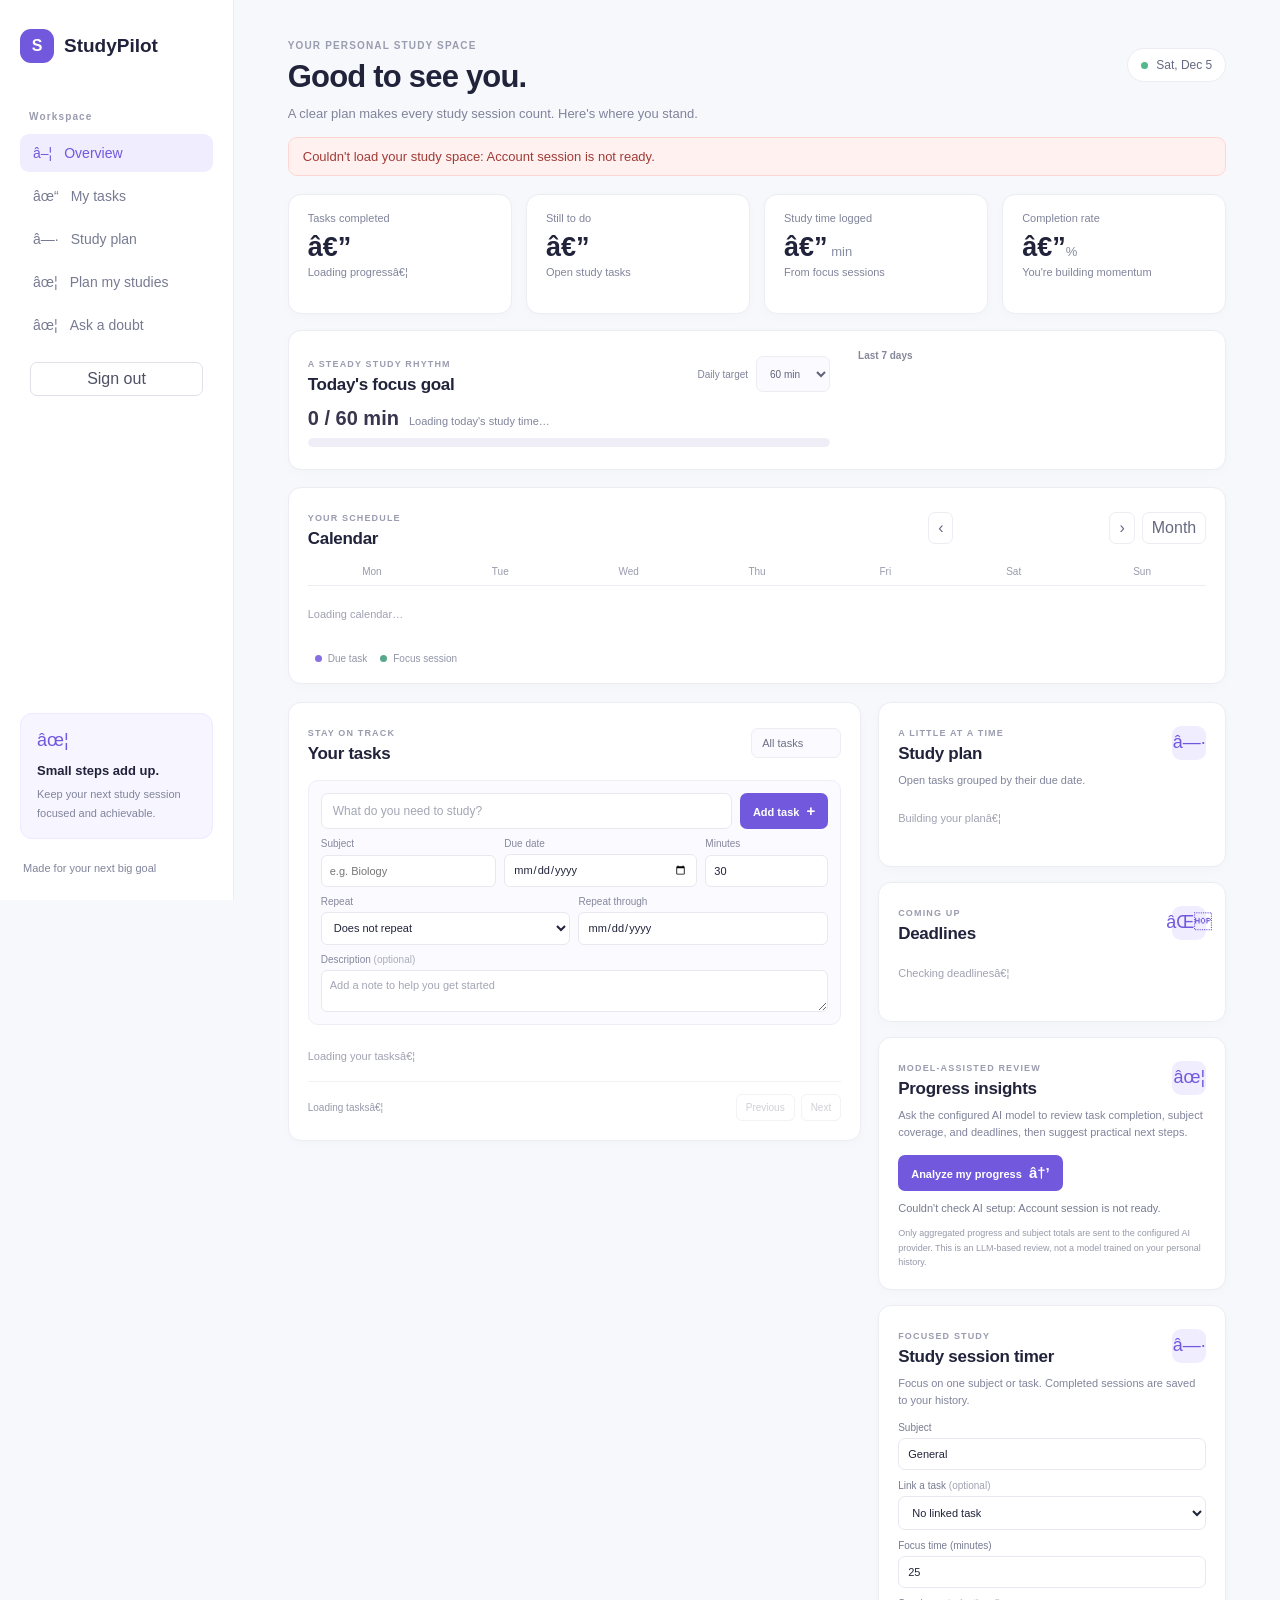
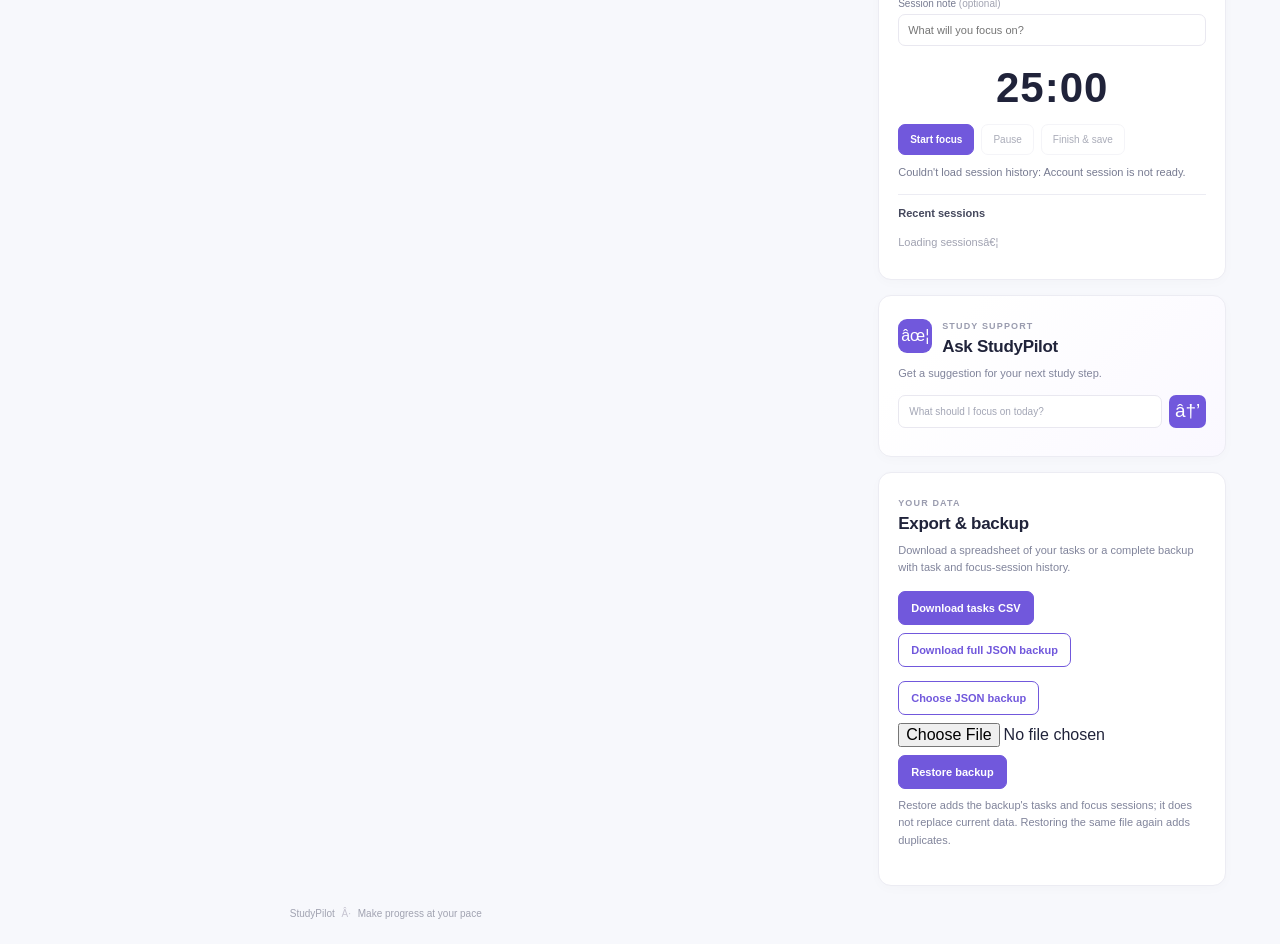
==== frontend/index.html @ 3acb63e2 "Prepare StudyPilot project for GitHub" ====
﻿<!doctype html>
<html lang="en">
  <head>
    <meta charset="utf-8">
    <meta name="viewport" content="width=device-width, initial-scale=1">
    <meta name="theme-color" content="#f7f8fc">
    <title>StudyPilot â€” your study space</title>
    <link rel="stylesheet" href="style.css">
  </head>
  <body>
    <div class="app-shell">
      <aside class="sidebar">
        <a class="brand" href="/" aria-label="StudyPilot home"><span class="brand-mark">S</span> StudyPilot</a>
        <p class="nav-label">Workspace</p>
        <nav aria-label="Main navigation">
          <a class="nav-link active" href="#dashboard">â–¦ <span>Overview</span></a>
          <a class="nav-link" href="#tasks">âœ“ <span>My tasks</span></a>
          <a class="nav-link" href="#plan">â—· <span>Study plan</span></a>
          <a class="nav-link" href="planner.html">âœ¦ <span>Plan my studies</span></a>
          <a class="nav-link" href="doubts.html">âœ¦ <span>Ask a doubt</span></a>
        </nav>
        <div class="account-box"><span id="account-email"></span><button id="sign-out" type="button">Sign out</button><details class="account-privacy" hidden><summary>Privacy &amp; account</summary><p>Questions, goals, and schedule details you submit to AI features are sent to this app’s configured AI provider. Progress reviews send aggregated progress and subject totals. Check that provider’s privacy policy before sharing sensitive information.</p><button class="delete-account" id="delete-account" type="button">Delete account and data</button></details></div>
        <div class="sidebar-note">
          <span class="note-icon">âœ¦</span>
          <strong>Small steps add up.</strong>
          <p>Keep your next study session focused and achievable.</p>
        </div>
        <span class="sidebar-footer">Made for your next big goal</span>
      </aside>

      <main class="main-content" id="dashboard">
        <header class="topbar">
          <div><span class="eyebrow">YOUR PERSONAL STUDY SPACE</span><h1>Good to see you.</h1></div>
          <div class="today-chip"><span class="status-dot"></span> <span id="today-label">Today</span></div>
        </header>
        <p class="intro">A clear plan makes every study session count. Here's where you stand.</p>
        <div id="notice" class="notice" role="status" hidden></div>

        <section class="stats-grid" aria-label="Study progress">
          <article class="stat-card"><span class="stat-label">Tasks completed</span><strong id="completed-count">â€”</strong><span id="completion-caption" class="stat-caption">Loading progressâ€¦</span></article>
          <article class="stat-card"><span class="stat-label">Still to do</span><strong id="open-count">â€”</strong><span class="stat-caption">Open study tasks</span></article>
          <article class="stat-card"><span class="stat-label">Study time logged</span><strong><span id="minutes-count">â€”</span><small> min</small></strong><span id="focus-minutes-caption" class="stat-caption">From focus sessions</span></article>
          <article class="stat-card"><span class="stat-label">Completion rate</span><strong><span id="completion-rate">â€”</span><small>%</small></strong><span class="stat-caption">You're building momentum</span></article>
        </section>

        <section class="panel focus-goal-panel" aria-labelledby="focus-goal-title">
          <div class="focus-goal-main">
            <div class="panel-heading">
              <div><span class="eyebrow">A STEADY STUDY RHYTHM</span><h2 id="focus-goal-title">Today's focus goal</h2></div>
              <label class="goal-picker" for="focus-goal-target"><span>Daily target</span>
                <select id="focus-goal-target" aria-label="Daily focus goal">
                  <option value="30">30 min</option><option value="45">45 min</option><option value="60" selected>60 min</option>
                  <option value="90">90 min</option><option value="120">2 hours</option><option value="180">3 hours</option>
                </select>
              </label>
            </div>
            <div class="focus-goal-reading"><strong id="focus-goal-today">0 / 60 min</strong><span id="focus-goal-status" role="status" aria-live="polite">Loading today's study time…</span></div>
            <progress id="focus-goal-progress" max="60" value="0" aria-label="Today's focus goal progress"></progress>
          </div>
          <div class="focus-week-wrap">
            <span class="focus-week-title">Last 7 days</span>
            <div id="focus-week-chart" class="focus-week-chart" role="group" aria-label="Focus minutes for the last seven days"></div>
          </div>
        </section>

        <section class="panel calendar-panel" aria-labelledby="calendar-title">
          <div class="panel-heading">
            <div><span class="eyebrow">YOUR SCHEDULE</span><h2 id="calendar-title">Calendar</h2></div>
            <div class="calendar-controls">
              <button id="calendar-prev" type="button" aria-label="Previous period">‹</button>
              <span id="calendar-period" aria-live="polite"></span>
              <button id="calendar-next" type="button" aria-label="Next period">›</button>
              <button id="calendar-view-toggle" type="button" aria-pressed="false">Month</button>
            </div>
          </div>
          <div class="calendar-weekdays" aria-hidden="true"><span>Mon</span><span>Tue</span><span>Wed</span><span>Thu</span><span>Fri</span><span>Sat</span><span>Sun</span></div>
          <div id="calendar-grid" class="calendar-grid" aria-live="polite"><p class="empty-state">Loading calendar…</p></div>
          <p class="calendar-legend"><span class="calendar-task-dot"></span> Due task <span class="calendar-session-dot"></span> Focus session</p>
        </section>

        <div class="content-grid">
          <section class="panel task-panel" id="tasks">
            <div class="panel-heading">
              <div><span class="eyebrow">STAY ON TRACK</span><h2>Your tasks</h2></div>
              <label class="filter-label" for="task-filter"><span class="sr-only">Filter tasks</span>
                <select id="task-filter"><option value="all">All tasks</option><option value="open">To do</option><option value="completed">Completed</option></select>
              </label>
            </div>
            <form id="task-form" class="task-form">
              <div class="form-row">
                <label class="sr-only" for="task-title">Task title</label>
                <input id="task-title" name="title" placeholder="What do you need to study?" maxlength="200" required>
                <button class="primary-button" type="submit">Add task <span aria-hidden="true">+</span></button>
              </div>
              <div class="form-details">
                <label><span>Subject</span><input name="subject" placeholder="e.g. Biology" maxlength="100"></label>
                <label><span>Due date</span><input name="due_date" type="date"></label>
                <label><span>Minutes</span><input name="estimated_minutes" type="number" min="1" max="1440" value="30" required></label>
              </div>
              <div class="form-recurrence">
                <label><span>Repeat</span><select name="recurrence_rule" id="task-recurrence"><option value="none">Does not repeat</option><option value="daily">Daily</option><option value="weekly">Weekly</option><option value="monthly">Monthly</option></select></label>
                <label id="recurrence-until-label" hidden><span>Repeat through</span><input name="recurrence_until" type="date" disabled></label>
              </div>
              <label class="description-label"><span>Description <em>(optional)</em></span><textarea name="description" rows="2" maxlength="2000" placeholder="Add a note to help you get started"></textarea></label>
            </form>
            <ul id="task-list" class="task-list" aria-live="polite"><li class="empty-state">Loading your tasksâ€¦</li></ul>
            <div class="pagination" aria-label="Task pages">
              <span id="task-page-summary" class="page-summary">Loading tasksâ€¦</span>
              <div class="page-buttons">
                <button id="previous-page" type="button" disabled>Previous</button>
                <button id="next-page" type="button" disabled>Next</button>
              </div>
            </div>
          </section>

          <div class="right-column">
            <section class="panel plan-panel" id="plan">
              <div class="panel-heading">
                <div><span class="eyebrow">A LITTLE AT A TIME</span><h2>Study plan</h2></div>
                <span class="soft-icon">â—·</span>
              </div>
              <p class="panel-subtitle">Open tasks grouped by their due date.</p>
              <div id="plan-list" class="plan-list"><p class="empty-state">Building your planâ€¦</p></div>
            </section>
            <section class="panel deadlines-panel">
              <div class="panel-heading">
                <div><span class="eyebrow">COMING UP</span><h2>Deadlines</h2></div>
                <span class="soft-icon">âŒ</span>
              </div>
              <div id="deadline-list" class="deadline-list"><p class="empty-state">Checking deadlinesâ€¦</p></div>
            </section>
            <section class="panel progress-insight-panel">
              <div class="panel-heading">
                <div><span class="eyebrow">MODEL-ASSISTED REVIEW</span><h2>Progress insights</h2></div>
                <span class="soft-icon">âœ¦</span>
              </div>
              <p class="panel-subtitle">Ask the configured AI model to review task completion, subject coverage, and deadlines, then suggest practical next steps.</p>
              <button id="analyze-progress" class="primary-button insight-button" type="button">Analyze my progress <span aria-hidden="true">â†’</span></button>
              <div id="progress-insight-status" class="insight-status" role="status" aria-live="polite"></div>
              <div id="progress-insight-result" class="progress-insight-result" hidden>
                <p id="progress-insight-summary"></p>
                <section><h3>Strengths</h3><ul id="progress-insight-strengths"></ul></section>
                <section><h3>Focus areas</h3><ul id="progress-insight-focus"></ul></section>
                <section><h3>Suggested actions</h3><div id="progress-insight-recommendations"></div></section>
                <p class="insight-next-step"><strong>Next step:</strong> <span id="progress-insight-next-step"></span></p>
                <a class="insight-plan-link" href="planner.html">Create a draft study plan</a>
                <p id="progress-insight-evidence" class="insight-evidence"></p>
              </div>
              <p class="insight-privacy">Only aggregated progress and subject totals are sent to the configured AI provider. This is an LLM-based review, not a model trained on your personal history.</p>
            </section>
            <section class="panel focus-panel">
              <div class="panel-heading">
                <div><span class="eyebrow">FOCUSED STUDY</span><h2>Study session timer</h2></div>
                <span class="soft-icon">â—·</span>
              </div>
              <p class="panel-subtitle">Focus on one subject or task. Completed sessions are saved to your history.</p>
              <form id="focus-form" class="focus-form">
                <label><span>Subject</span><input name="subject" maxlength="100" placeholder="e.g. Physics" value="General" required></label>
                <label><span>Link a task <em>(optional)</em></span><select id="focus-task" name="task_id"><option value="">No linked task</option></select></label>
                <label><span>Focus time (minutes)</span><input name="duration_minutes" type="number" min="1" max="240" value="25" required></label>
                <label><span>Session note <em>(optional)</em></span><input name="notes" maxlength="1000" placeholder="What will you focus on?"></label>
                <div id="focus-clock" class="focus-clock" role="timer" aria-live="off">25:00</div>
                <div class="focus-actions">
                  <button id="focus-start" class="primary-button" type="submit">Start focus</button>
                  <button id="focus-pause" type="button" disabled>Pause</button>
                  <button id="focus-finish" type="button" disabled>Finish &amp; save</button>
                </div>
              </form>
              <p id="focus-status" class="insight-status" role="status" aria-live="polite"></p>
              <div class="focus-history">
                <h3>Recent sessions</h3>
                <p id="focus-history-summary" class="focus-history-summary"></p>
                <ul id="focus-history-list"><li class="empty-state">Loading sessionsâ€¦</li></ul>
              </div>
            </section>
            <section class="panel assistant-panel">
              <div class="assistant-title"><span class="assistant-icon">âœ¦</span><div><span class="eyebrow">STUDY SUPPORT</span><h2>Ask StudyPilot</h2></div></div>
              <p class="panel-subtitle">Get a suggestion for your next study step.</p>
              <form id="assistant-form" class="assistant-form">
                <label class="sr-only" for="assistant-message">Ask a study question</label>
                <input id="assistant-message" name="message" maxlength="4000" placeholder="What should I focus on today?" required>
                <button type="submit" aria-label="Ask StudyPilot">â†’</button>
              </form>
              <p id="assistant-reply" class="assistant-reply" aria-live="polite"></p>
            </section>
            <section class="panel data-export-panel">
              <div class="panel-heading">
                <div><span class="eyebrow">YOUR DATA</span><h2>Export &amp; backup</h2></div>
              </div>
              <p class="panel-subtitle">Download a spreadsheet of your tasks or a complete backup with task and focus-session history.</p>
              <div class="export-actions">
                <a class="export-link" href="/api/exports/tasks.csv">Download tasks CSV</a>
                <a class="export-link export-link-secondary" href="/api/exports/backup.json">Download full JSON backup</a>
              </div>
              <form id="backup-restore-form" class="export-actions">
                <label class="export-link export-link-secondary" for="backup-file">Choose JSON backup</label>
                <input id="backup-file" type="file" accept=".json,application/json" required>
                <button class="export-link" type="submit">Restore backup</button>
              </form>
              <p class="panel-subtitle">Restore adds the backup's tasks and focus sessions; it does not replace current data. Restoring the same file again adds duplicates.</p>
              <p id="backup-restore-status" role="status" aria-live="polite"></p>
            </section>
          </div>
        </div>
        <footer>StudyPilot <span>Â·</span> Make progress at your pace</footer>
      </main>
    </div>
    <script src="auth-client.js"></script>
    <script src="app.js"></script>
  </body>
</html>
---- frontend/style.css ----
:root {
  color-scheme: light;
  --ink: #20233a;
  --muted: #80849b;
  --purple: #7158dc;
  --purple-light: #f0edff;
  --line: #ececf3;
  --surface: #fff;
  --page: #f7f8fc;
  font-family: "Segoe UI", sans-serif;
  color: var(--ink);
  background: var(--page);
}

* { box-sizing: border-box; }
body { margin: 0; min-width: 320px; }
button, input, textarea, select { font: inherit; }
button, a, select { -webkit-tap-highlight-color: transparent; }
.app-shell { min-height: 100vh; }
.sidebar {
  background: #fff; border-right: 1px solid var(--line); bottom: 0; display: flex;
  flex-direction: column; left: 0; padding: 29px 20px 22px; position: fixed; top: 0; width: 234px;
}
.brand { align-items: center; color: var(--ink); display: flex; font: 800 19px "Segoe UI", sans-serif; gap: 10px; text-decoration: none; }
.brand-mark { align-items: center; background: var(--purple); border-radius: 11px; color: #fff; display: inline-flex; font-size: 16px; height: 34px; justify-content: center; width: 34px; }
.nav-label, .eyebrow { color: #9a9caf; font-size: 10px; font-weight: 700; letter-spacing: 1.15px; }
.nav-label { margin: 48px 0 12px 9px; }
.sidebar nav { display: grid; gap: 5px; }
.nav-link { align-items: center; border-radius: 9px; color: #777b91; display: flex; font-size: 14px; gap: 12px; padding: 11px 13px; text-decoration: none; }
.nav-link.active, .nav-link:hover { background: var(--purple-light); color: var(--purple); }
.nav-link:first-letter { font-size: 17px; }
.sidebar-note { background: #f7f5ff; border: 1px solid #eeeaff; border-radius: 12px; margin-top: auto; padding: 16px; }
.note-icon { color: var(--purple); display: block; font-size: 18px; margin-bottom: 10px; }
.sidebar-note strong { font: 700 13px "Segoe UI", sans-serif; }
.sidebar-note p, .sidebar-footer { color: var(--muted); font-size: 11px; line-height: 1.7; }
.sidebar-note p { margin: 6px 0 0; }
.sidebar-footer { margin: 20px 0 0 3px; }
.main-content { margin-left: 234px; max-width: 1600px; padding: 35px clamp(24px, 4.2vw, 66px) 22px; }
.topbar { align-items: center; display: flex; justify-content: space-between; }
.topbar h1 { font: 700 clamp(24px, 3vw, 31px) "Segoe UI", sans-serif; letter-spacing: -.8px; margin: 6px 0 0; }
.today-chip { align-items: center; background: #fff; border: 1px solid var(--line); border-radius: 20px; color: #666a80; display: flex; font-size: 12px; gap: 8px; padding: 9px 13px; }
.status-dot { background: #52b98a; border-radius: 50%; height: 7px; width: 7px; }
.intro { color: var(--muted); font-size: 13px; margin: 11px 0 24px; }
.notice { background: #fff1f0; border: 1px solid #ffd6d2; border-radius: 9px; color: #a13b36; font-size: 13px; margin: -8px 0 18px; padding: 11px 14px; }
.stats-grid { display: grid; gap: 14px; grid-template-columns: repeat(4, minmax(0, 1fr)); }
.stat-card, .panel { background: var(--surface); border: 1px solid var(--line); border-radius: 13px; box-shadow: 0 3px 12px #28244805; }
.stat-card { min-height: 120px; padding: 17px 19px; }
.stat-label, .stat-caption { color: var(--muted); display: block; font-size: 11px; }
.stat-card strong { display: block; font: 700 27px "Segoe UI", sans-serif; margin: 8px 0 3px; }
.stat-card strong small { color: #878ba0; font: 500 13px "Segoe UI", sans-serif; }
.focus-goal-panel { align-items: center; display: grid; gap: 28px; grid-template-columns: minmax(0, 1.2fr) minmax(260px, .8fr); margin-top: 16px; padding: 18px 20px; }
.goal-picker { align-items: center; color: var(--muted); display: flex; font-size: 10px; gap: 8px; }
.goal-picker select { background: #fafaff; border: 1px solid var(--line); border-radius: 7px; color: #5f6277; cursor: pointer; min-height: 36px; padding: 0 9px; }
.focus-goal-reading { align-items: baseline; display: flex; flex-wrap: wrap; gap: 10px; margin: 12px 0 8px; }
.focus-goal-reading strong { color: #39354f; font-size: 20px; font-variant-numeric: tabular-nums; }
.focus-goal-reading span { color: var(--muted); font-size: 11px; }
#focus-goal-progress { accent-color: var(--purple); border: 0; border-radius: 99px; display: block; height: 9px; overflow: hidden; width: 100%; }
#focus-goal-progress::-webkit-progress-bar { background: #efedf6; border-radius: 99px; }
#focus-goal-progress::-webkit-progress-value { background: linear-gradient(90deg, #8a75e8, #5fbd9a); border-radius: 99px; transition: width .3s ease; }
#focus-goal-progress::-moz-progress-bar { background: linear-gradient(90deg, #8a75e8, #5fbd9a); border-radius: 99px; }
.focus-week-wrap { min-width: 0; }
.focus-week-title { color: #85889c; display: block; font-size: 10px; font-weight: 650; margin-bottom: 5px; }
.focus-week-chart { align-items: end; display: grid; gap: 8px; grid-template-columns: repeat(7, minmax(0, 1fr)); height: 84px; }
.focus-week-day { align-items: center; display: flex; flex-direction: column; height: 100%; justify-content: end; min-width: 0; }
.focus-week-minutes { color: #9699aa; font-size: 9px; font-variant-numeric: tabular-nums; }
.focus-week-track { align-items: end; background: #f2f0f8; border-radius: 5px 5px 2px 2px; display: flex; height: 49px; justify-content: center; margin: 3px 0; overflow: hidden; width: min(100%, 24px); }
.focus-week-track > span { background: #b5a8f0; border-radius: 5px 5px 2px 2px; display: block; min-height: 2px; transition: height .3s ease; width: 100%; }
.focus-week-day.is-today .focus-week-track > span { background: linear-gradient(#8c78e5, #5fbd9a); }
.focus-week-label { color: #9295a7; font-size: 9px; }
.focus-week-day.is-today .focus-week-label { color: var(--purple); font-weight: 700; }
.calendar-panel { margin-top: 17px; overflow: hidden; }
.calendar-controls { align-items: center; display: flex; gap: 7px; }
.calendar-controls button { background: #fff; border: 1px solid var(--line); border-radius: 7px; color: #686b80; cursor: pointer; min-height: 32px; padding: 0 9px; }
.calendar-controls #calendar-period { color: #55586d; font-size: 12px; font-weight: 650; min-width: 142px; text-align: center; }
.calendar-weekdays, .calendar-grid { display: grid; grid-template-columns: repeat(7, minmax(0, 1fr)); }
.calendar-weekdays { border-bottom: 1px solid var(--line); color: #989bad; font-size: 10px; margin-top: 17px; padding-bottom: 8px; text-align: center; }
.calendar-day { border-bottom: 1px solid #efeff5; border-right: 1px solid #efeff5; min-height: 108px; min-width: 0; padding: 7px; }
.calendar-day:nth-child(7n) { border-right: 0; }
.calendar-day time { align-items: center; color: #62657b; display: inline-flex; font-size: 10px; height: 23px; justify-content: center; width: 23px; }
.calendar-day.is-today time { background: var(--purple); border-radius: 50%; color: #fff; }
.calendar-day.outside-month time { color: #b7b8c3; }
.calendar-events { display: grid; gap: 3px; margin-top: 4px; max-height: 80px; overflow: auto; }
.calendar-event { border-radius: 4px; font-size: 9px; line-height: 1.35; overflow: hidden; padding: 3px 4px; text-overflow: ellipsis; white-space: nowrap; }
.calendar-task { background: #f2efff; color: #5f4bb5; }
.calendar-task.is-complete { opacity: .57; text-decoration: line-through; }
.calendar-session { background: #eaf7f1; color: #348064; }
.calendar-legend { align-items: center; color: #9295a7; display: flex; font-size: 10px; gap: 6px; margin: 10px 0 0; }
.calendar-task-dot, .calendar-session-dot { border-radius: 50%; display: inline-block; height: 7px; margin-left: 7px; width: 7px; }
.calendar-task-dot { background: #856fe1; }
.calendar-session-dot { background: #58a78a; }
.calendar-grid.month-view .calendar-day { min-height: 82px; }
.calendar-grid.month-view .calendar-events { max-height: 52px; }
.content-grid { align-items: start; display: grid; gap: 17px; grid-template-columns: minmax(0, 1.45fr) minmax(275px, .88fr); margin-top: 18px; }
.panel { padding: 19px; }
.panel-heading { align-items: center; display: flex; justify-content: space-between; }
.panel-heading h2, .assistant-title h2 { font: 700 17px "Segoe UI", sans-serif; letter-spacing: -.3px; margin: 4px 0 0; }
.panel-heading .eyebrow, .assistant-title .eyebrow { font-size: 9px; }
.filter-label select { appearance: none; background: #fafaff; border: 1px solid var(--line); border-radius: 7px; color: #6d7084; cursor: pointer; font-size: 11px; padding: 8px 24px 8px 10px; }
.task-form { background: #fafaff; border: 1px solid #efedf8; border-radius: 10px; margin-top: 16px; padding: 12px; }
.form-row { display: flex; gap: 8px; }
.form-row > input, .assistant-form input { background: #fff; border: 1px solid #e9e8f0; border-radius: 7px; color: var(--ink); min-width: 0; outline: none; padding: 10px 11px; width: 100%; }
input:focus, textarea:focus, select:focus { border-color: #aa9aec !important; box-shadow: 0 0 0 3px #7158dc18; }
.form-row > input { font-size: 12px; }
.form-row > input::placeholder, textarea::placeholder, .assistant-form input::placeholder { color: #a3a6b5; }
.primary-button { background: var(--purple); border: 0; border-radius: 7px; color: white; cursor: pointer; flex: 0 0 auto; font-size: 11px; font-weight: 600; padding: 0 13px; }
.primary-button:hover { background: #6047ca; }
.primary-button span { font-size: 15px; margin-left: 4px; }
.export-actions { display: flex; flex-wrap: wrap; gap: 8px; margin-top: 14px; }
.export-link { align-items: center; background: var(--purple); border: 1px solid var(--purple); border-radius: 7px; color: #fff; display: inline-flex; font-size: 11px; font-weight: 600; min-height: 34px; padding: 0 12px; text-decoration: none; }
.export-link:hover { background: #6047ca; }
.export-link-secondary { background: #fff; color: var(--purple); }
.export-link-secondary:hover { background: #f5f2ff; }
#backup-file { align-self: center; flex: 1; min-width: 220px; }
.export-actions button:disabled { cursor: wait; opacity: .65; }
.account-box { display: grid; gap: 6px; margin: 12px 10px; }
.account-box span { color: #77798b; font-size: 12px; overflow-wrap: anywhere; }
.account-box button { background: transparent; border: 1px solid #dfe0e9; border-radius: 7px; color: #4e5064; cursor: pointer; min-height: 34px; }
.account-privacy { color: #77798b; font-size: 11px; line-height: 1.55; }
.account-privacy summary { cursor: pointer; font-weight: 650; padding: 5px 0; }
.account-privacy p { margin: 4px 0 8px; }
.account-box button.delete-account { border-color: #ebc6c5; color: #a33d3a; font-size: 11px; min-height: 30px; padding: 4px 7px; }
.form-details { display: grid; gap: 8px; grid-template-columns: 1fr 1.1fr .7fr; margin-top: 9px; }
.form-details label, .form-recurrence label, .description-label { color: #85889c; display: grid; font-size: 10px; gap: 5px; }
.form-details input, .form-recurrence select, .form-recurrence input, .description-label textarea { background: #fff; border: 1px solid #e9e8f0; border-radius: 6px; color: var(--ink); font-size: 11px; min-width: 0; outline: none; padding: 8px; width: 100%; }
.form-recurrence { display: grid; gap: 8px; grid-template-columns: 1fr 1fr; margin-top: 9px; }
.description-label { margin-top: 9px; }
.description-label em { color: #aaacb9; font-style: normal; }
.description-label textarea { resize: vertical; }
.task-list { list-style: none; margin: 14px 0 0; padding: 0; }
.pagination { align-items: center; border-top: 1px solid #f0f0f5; display: flex; justify-content: space-between; margin-top: 8px; padding-top: 12px; }
.page-summary { color: #9699aa; font-size: 10px; }
.page-buttons { display: flex; gap: 6px; }
.page-buttons button { background: #fff; border: 1px solid var(--line); border-radius: 6px; color: #686b80; cursor: pointer; font-size: 10px; padding: 7px 9px; }
.page-buttons button:disabled { color: #b7b8c3; cursor: default; opacity: .65; }
.task-item { align-items: flex-start; border-bottom: 1px solid #f0f0f5; display: flex; gap: 11px; padding: 13px 2px; }
.task-item:last-child { border-bottom: 0; }
.task-check { accent-color: var(--purple); cursor: pointer; flex: 0 0 auto; height: 16px; margin: 2px 0 0; width: 16px; }
.task-content { flex: 1; min-width: 0; }
.task-title { color: #34374c; font-size: 12px; font-weight: 600; overflow-wrap: anywhere; }
.task-item.is-complete .task-title { color: #a2a4b1; text-decoration: line-through; }
.task-meta { color: #9699aa; display: flex; flex-wrap: wrap; font-size: 10px; gap: 8px; margin-top: 5px; }
.task-description { color: #7d8093; font-size: 11px; margin: 6px 0 0; overflow-wrap: anywhere; white-space: pre-wrap; }
.delete-button { background: transparent; border: 0; border-radius: 5px; color: #a7a9b6; cursor: pointer; font-size: 16px; padding: 0 5px; }
.delete-button:hover { background: #fff1f0; color: #bd4b45; }
.right-column { display: grid; gap: 15px; }
.soft-icon { align-items: center; background: var(--purple-light); border-radius: 9px; color: var(--purple); display: flex; font-size: 18px; height: 34px; justify-content: center; width: 34px; }
.panel-subtitle { color: var(--muted); font-size: 11px; line-height: 1.6; margin: 8px 0 0; }
.plan-list, .deadline-list { margin-top: 12px; }
.plan-day { border-left: 2px solid #e7e2ff; margin-left: 4px; padding: 0 0 13px 12px; }
.plan-day:last-child { padding-bottom: 0; }
.plan-date { color: #514887; font-size: 10px; font-weight: 700; margin-bottom: 7px; }
.plan-task { align-items: flex-start; color: #676a7f; display: flex; font-size: 10px; justify-content: space-between; gap: 8px; padding: 4px 0; }
.plan-task span:first-child { overflow-wrap: anywhere; }
.plan-task span:last-child { color: #989bad; flex: 0 0 auto; }
.plan-overflow { color: #9a9caf; font-size: 9px; margin-top: 5px; }
.plan-total { background: #faf9ff; border-radius: 7px; color: #757088; font-size: 10px; margin-top: 12px; padding: 8px 10px; }
.deadline-item { align-items: flex-start; border-bottom: 1px solid #f0f0f5; display: flex; gap: 9px; padding: 9px 0; }
.deadline-item:last-child { border-bottom: 0; }
.deadline-marker { background: #e8b65a; border-radius: 2px; flex: 0 0 auto; height: 27px; width: 3px; }
.deadline-marker.overdue { background: #df716a; }
.deadline-copy { flex: 1; min-width: 0; }
.deadline-copy strong { color: #515469; display: block; font-size: 10px; overflow-wrap: anywhere; }
.deadline-copy span { color: #999bac; display: block; font-size: 9px; margin-top: 4px; }
.assistant-panel { background: linear-gradient(135deg, #fff 20%, #faf8ff); }
.assistant-title { align-items: center; display: flex; gap: 10px; }
.assistant-icon { align-items: center; background: var(--purple); border-radius: 9px; color: white; display: flex; height: 34px; justify-content: center; width: 34px; }
.assistant-form { display: flex; gap: 7px; margin-top: 12px; }
.assistant-form input { font-size: 10px; padding: 10px; }
.assistant-form button { background: var(--purple); border: 0; border-radius: 7px; color: white; cursor: pointer; flex: 0 0 36px; font-size: 19px; }
.assistant-form button:disabled { cursor: wait; opacity: .6; }
.assistant-reply { color: #65687c; font-size: 11px; line-height: 1.7; margin: 9px 0 0; white-space: pre-wrap; }
.insight-button { margin-top: 13px; min-height: 36px; }
.insight-button:disabled { cursor: wait; opacity: .65; }
.insight-status { color: #777b91; font-size: 11px; line-height: 1.6; margin-top: 9px; }
.progress-insight-result { border-top: 1px solid var(--line); margin-top: 13px; padding-top: 13px; }
.progress-insight-result > p, .progress-insight-result section li, .progress-insight-result section article p { color: #696c80; font-size: 11px; line-height: 1.65; }
.progress-insight-result > p:first-child { margin-top: 0; }
.progress-insight-result section { margin-top: 12px; }
.progress-insight-result h3 { color: #45485d; font: 700 11px "Segoe UI", sans-serif; margin: 0 0 6px; }
.progress-insight-result ul { margin: 0; padding-left: 18px; }
.progress-insight-result li + li { margin-top: 4px; }
.progress-insight-result section article { background: #faf9ff; border-radius: 7px; margin-top: 7px; padding: 9px; }
.progress-insight-result section article h4 { color: #514887; font: 700 11px "Segoe UI", sans-serif; margin: 0 0 4px; }
.progress-insight-result section article p { margin: 3px 0 0; }
.progress-insight-result .insight-next-step { margin: 12px 0 0; }
.insight-plan-link { color: var(--purple); display: inline-block; font-size: 11px; font-weight: 600; margin-top: 8px; text-decoration: none; }
.insight-plan-link:hover { text-decoration: underline; }
.insight-evidence, .insight-privacy { color: #9598a8 !important; font-size: 9px !important; line-height: 1.6; margin: 9px 0 0; }
.focus-form { display: grid; gap: 10px; margin-top: 12px; }
.focus-form label { color: #777b91; display: grid; font-size: 10px; gap: 5px; }
.focus-form label em { color: #a1a3b1; font-style: normal; }
.focus-form input, .focus-form select { background: #fff; border: 1px solid #e9e8f0; border-radius: 7px; color: var(--ink); font-size: 11px; min-width: 0; outline: none; padding: 9px; width: 100%; }
.focus-clock { color: var(--ink); font: 700 42px "Segoe UI", sans-serif; letter-spacing: 1px; padding: 8px 0 2px; text-align: center; font-variant-numeric: tabular-nums; }
.focus-actions { display: flex; flex-wrap: wrap; gap: 7px; }
.focus-actions button { background: #fff; border: 1px solid var(--line); border-radius: 7px; color: #666a80; cursor: pointer; font-size: 10px; padding: 9px 11px; }
.focus-actions .primary-button { background: var(--purple); border-color: var(--purple); color: #fff; }
.focus-actions button:disabled { cursor: default; opacity: .55; }
.focus-history { border-top: 1px solid var(--line); margin-top: 13px; padding-top: 12px; }
.focus-history h3 { color: #45485d; font: 700 11px "Segoe UI", sans-serif; margin: 0 0 6px; }
.focus-history-summary { color: #9699aa; font-size: 9px; margin: 0 0 5px; }
.focus-history ul { list-style: none; margin: 0; padding: 0; }
.focus-history-item { align-items: flex-start; border-bottom: 1px solid #f0f0f5; color: #696c80; display: flex; font-size: 10px; gap: 8px; justify-content: space-between; padding: 8px 0; }
.focus-history-item span { overflow-wrap: anywhere; }
.focus-history-item time { color: #999bac; flex: 0 0 auto; font-size: 9px; }
.empty-state { color: #a0a2b1; font-size: 11px; line-height: 1.7; padding: 8px 0; }
footer { color: #a1a3b1; font-size: 10px; padding: 22px 2px 3px; }
footer span { color: #c6c4d1; padding: 0 4px; }
.sr-only { clip: rect(0, 0, 0, 0); clip-path: inset(50%); height: 1px; overflow: hidden; position: absolute; white-space: nowrap; width: 1px; }

@media (max-width: 1050px) {
  .sidebar { width: 200px; }
  .main-content { margin-left: 200px; padding-inline: 25px; }
  .content-grid { grid-template-columns: minmax(0, 1.2fr) minmax(250px, .9fr); }
  .stats-grid { gap: 9px; }
  .stat-card { padding: 15px; }
}
@media (max-width: 760px) {
  .sidebar { border-bottom: 1px solid var(--line); border-right: 0; bottom: auto; height: auto; padding: 12px 16px 10px; right: 0; width: 100%; z-index: 2; }
  .brand { font-size: 16px; }
  .brand-mark { height: 30px; width: 30px; }
  .nav-label, .sidebar-note, .sidebar-footer { display: none; }
  .sidebar nav { display: flex; gap: 5px; margin-top: 9px; overflow-x: auto; overscroll-behavior-x: contain; scrollbar-width: none; }
  .sidebar nav::-webkit-scrollbar { display: none; }
  .nav-link { flex: 0 0 auto; font-size: 11px; gap: 7px; min-height: 40px; padding: 8px 10px; white-space: nowrap; }
  .main-content { margin: 0; padding: 106px 16px 20px; }
  .topbar h1 { font-size: 25px; }
  .intro { font-size: 12px; line-height: 1.6; }
  .stats-grid { grid-template-columns: repeat(2, minmax(0, 1fr)); }
  .stat-card { min-height: 105px; }
  .focus-goal-panel { align-items: stretch; grid-template-columns: minmax(0, 1fr); gap: 17px; padding: 16px; }
  .focus-week-chart { height: 78px; }
  .content-grid { grid-template-columns: minmax(0, 1fr); }
  .right-column { grid-template-columns: repeat(2, minmax(0, 1fr)); }
  .assistant-panel { grid-column: 1 / -1; }
  .calendar-panel { overflow-x: auto; }
  .calendar-weekdays, .calendar-grid { min-width: 620px; }
  .calendar-controls #calendar-period { min-width: 110px; }
  .calendar-panel > .panel-heading { align-items: flex-start; flex-direction: column; gap: 11px; }
  .calendar-controls { max-width: 100%; width: 100%; }
  .calendar-controls #calendar-period { flex: 1; }
  .calendar-controls button { min-height: 38px; }
  .calendar-day { min-height: 88px; }
}
@media (max-width: 490px) {
  .today-chip { font-size: 10px; padding: 8px 9px; }
  .right-column { grid-template-columns: minmax(0, 1fr); }
  .assistant-panel { grid-column: auto; }
  .form-details { grid-template-columns: 1fr 1fr; }
  .form-details label:last-child { grid-column: 1 / -1; }
  .form-recurrence { grid-template-columns: 1fr 1fr; }
  .panel { padding: 15px; }
  .stat-card strong { font-size: 24px; }
}
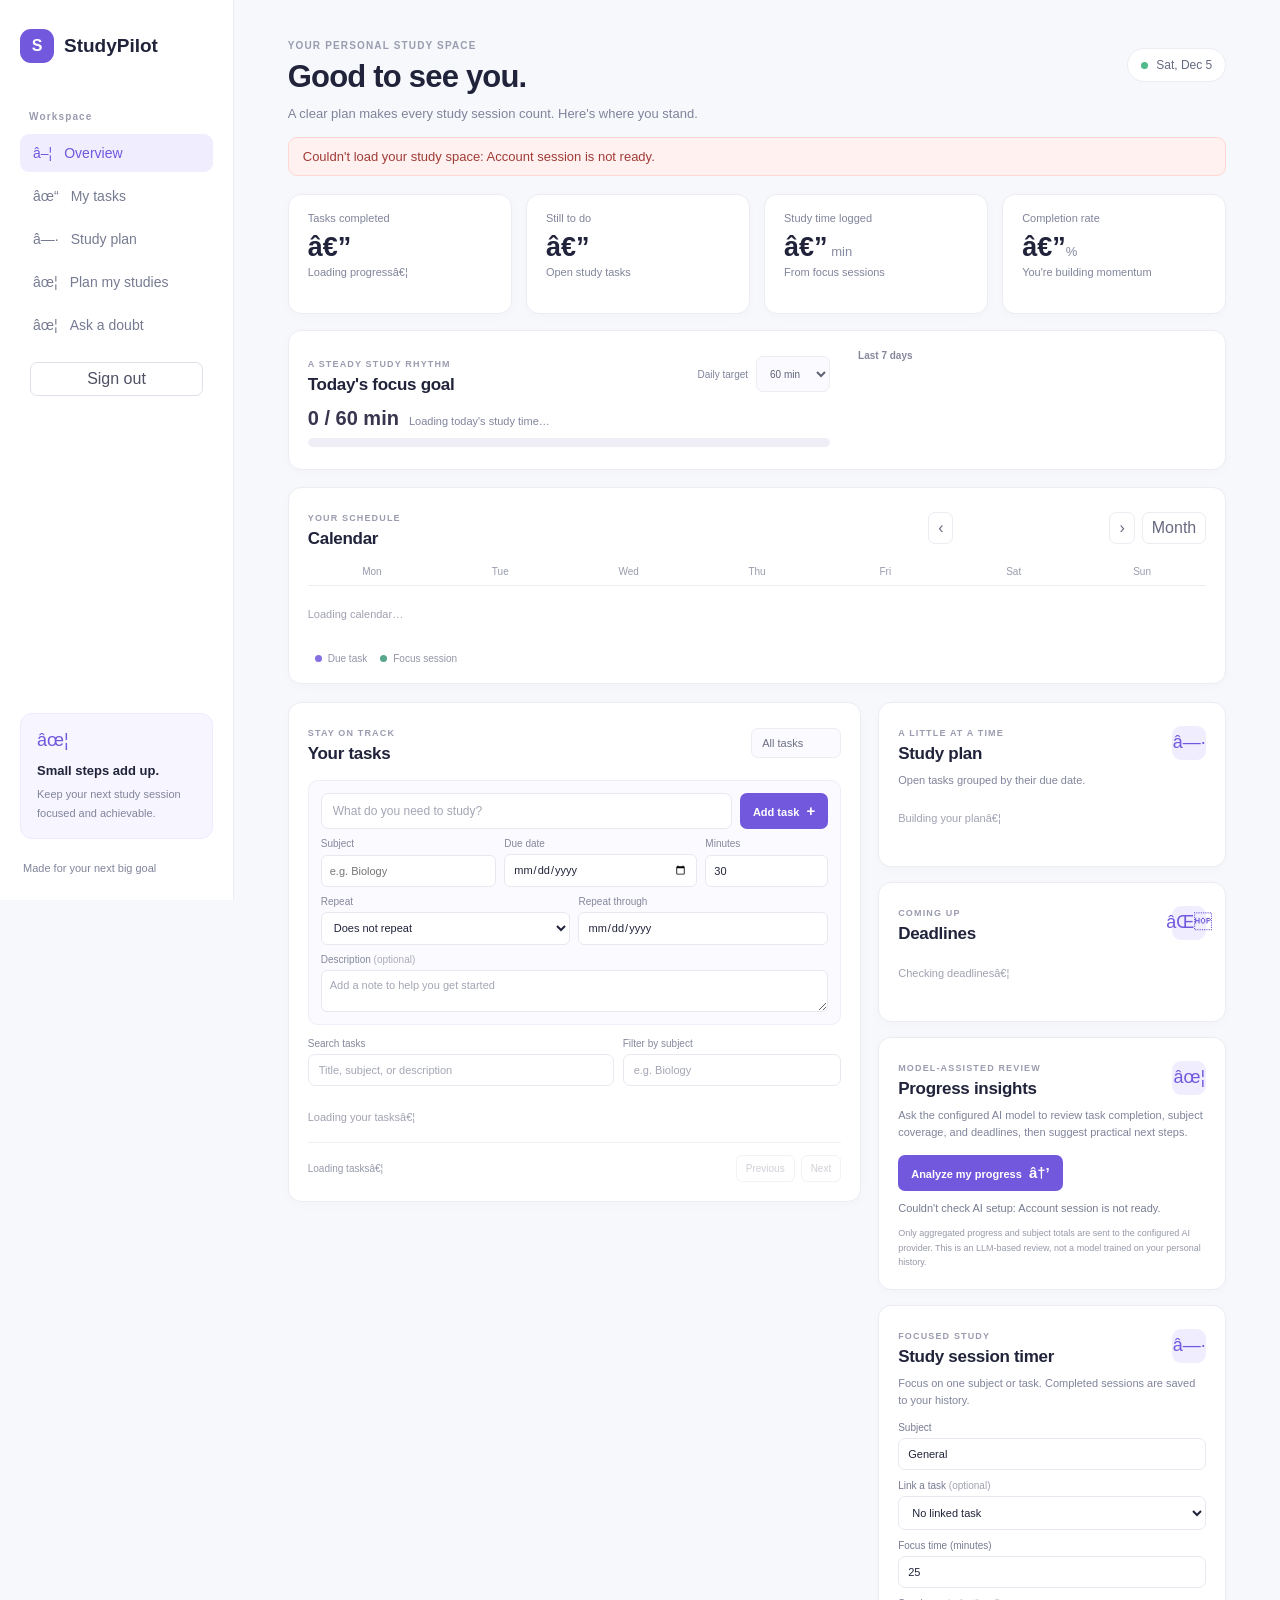
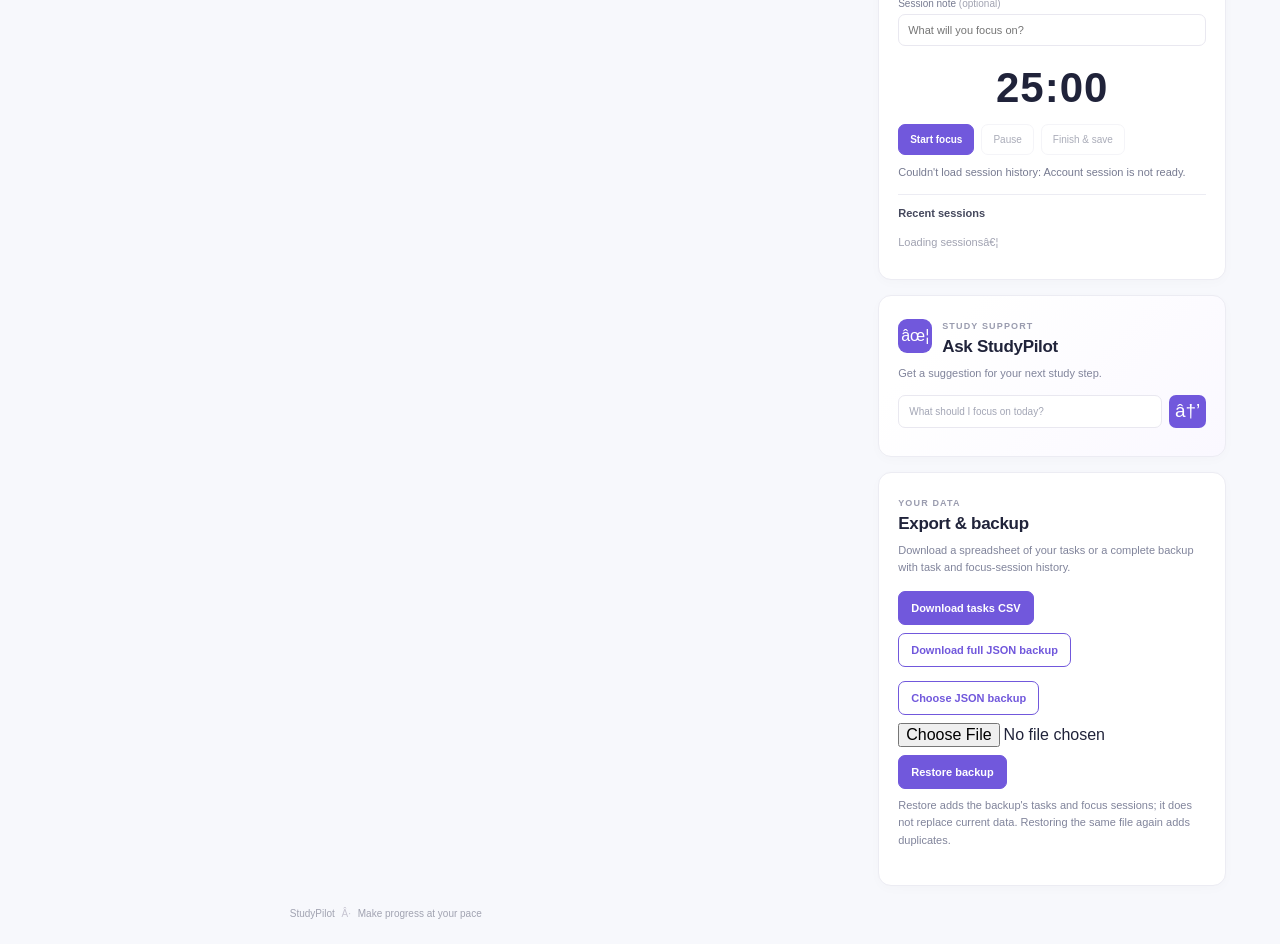
==== commit e1f64a54: "Add task search and subject filters" ====
--- a/frontend/index.html
+++ b/frontend/index.html
@@ -103,6 +103,10 @@
               </div>
               <label class="description-label"><span>Description <em>(optional)</em></span><textarea name="description" rows="2" maxlength="2000" placeholder="Add a note to help you get started"></textarea></label>
             </form>
+            <div class="task-list-filters" role="search" aria-label="Find tasks">
+              <label><span>Search tasks</span><input id="task-search" type="search" maxlength="100" placeholder="Title, subject, or description"></label>
+              <label><span>Filter by subject</span><input id="task-subject-filter" type="search" maxlength="100" placeholder="e.g. Biology"></label>
+            </div>
             <ul id="task-list" class="task-list" aria-live="polite"><li class="empty-state">Loading your tasksâ€¦</li></ul>
             <div class="pagination" aria-label="Task pages">
               <span id="task-page-summary" class="page-summary">Loading tasksâ€¦</span>
--- a/frontend/style.css
+++ b/frontend/style.css
@@ -126,6 +126,10 @@
 .description-label { margin-top: 9px; }
 .description-label em { color: #aaacb9; font-style: normal; }
 .description-label textarea { resize: vertical; }
+.task-list-filters { display: grid; gap: 9px; grid-template-columns: 1.4fr 1fr; margin-top: 13px; }
+.task-list-filters label { color: #85889c; display: grid; font-size: 10px; gap: 5px; }
+.task-list-filters input { background: #fff; border: 1px solid #e9e8f0; border-radius: 7px; color: var(--ink); font-size: 11px; min-width: 0; outline: none; padding: 9px 10px; width: 100%; }
+.task-list-filters input::placeholder { color: #a3a6b5; }
 .task-list { list-style: none; margin: 14px 0 0; padding: 0; }
 .pagination { align-items: center; border-top: 1px solid #f0f0f5; display: flex; justify-content: space-between; margin-top: 8px; padding-top: 12px; }
 .page-summary { color: #9699aa; font-size: 10px; }
@@ -248,6 +252,7 @@
   .form-details { grid-template-columns: 1fr 1fr; }
   .form-details label:last-child { grid-column: 1 / -1; }
   .form-recurrence { grid-template-columns: 1fr 1fr; }
+  .task-list-filters { grid-template-columns: minmax(0, 1fr); }
   .panel { padding: 15px; }
   .stat-card strong { font-size: 24px; }
 }
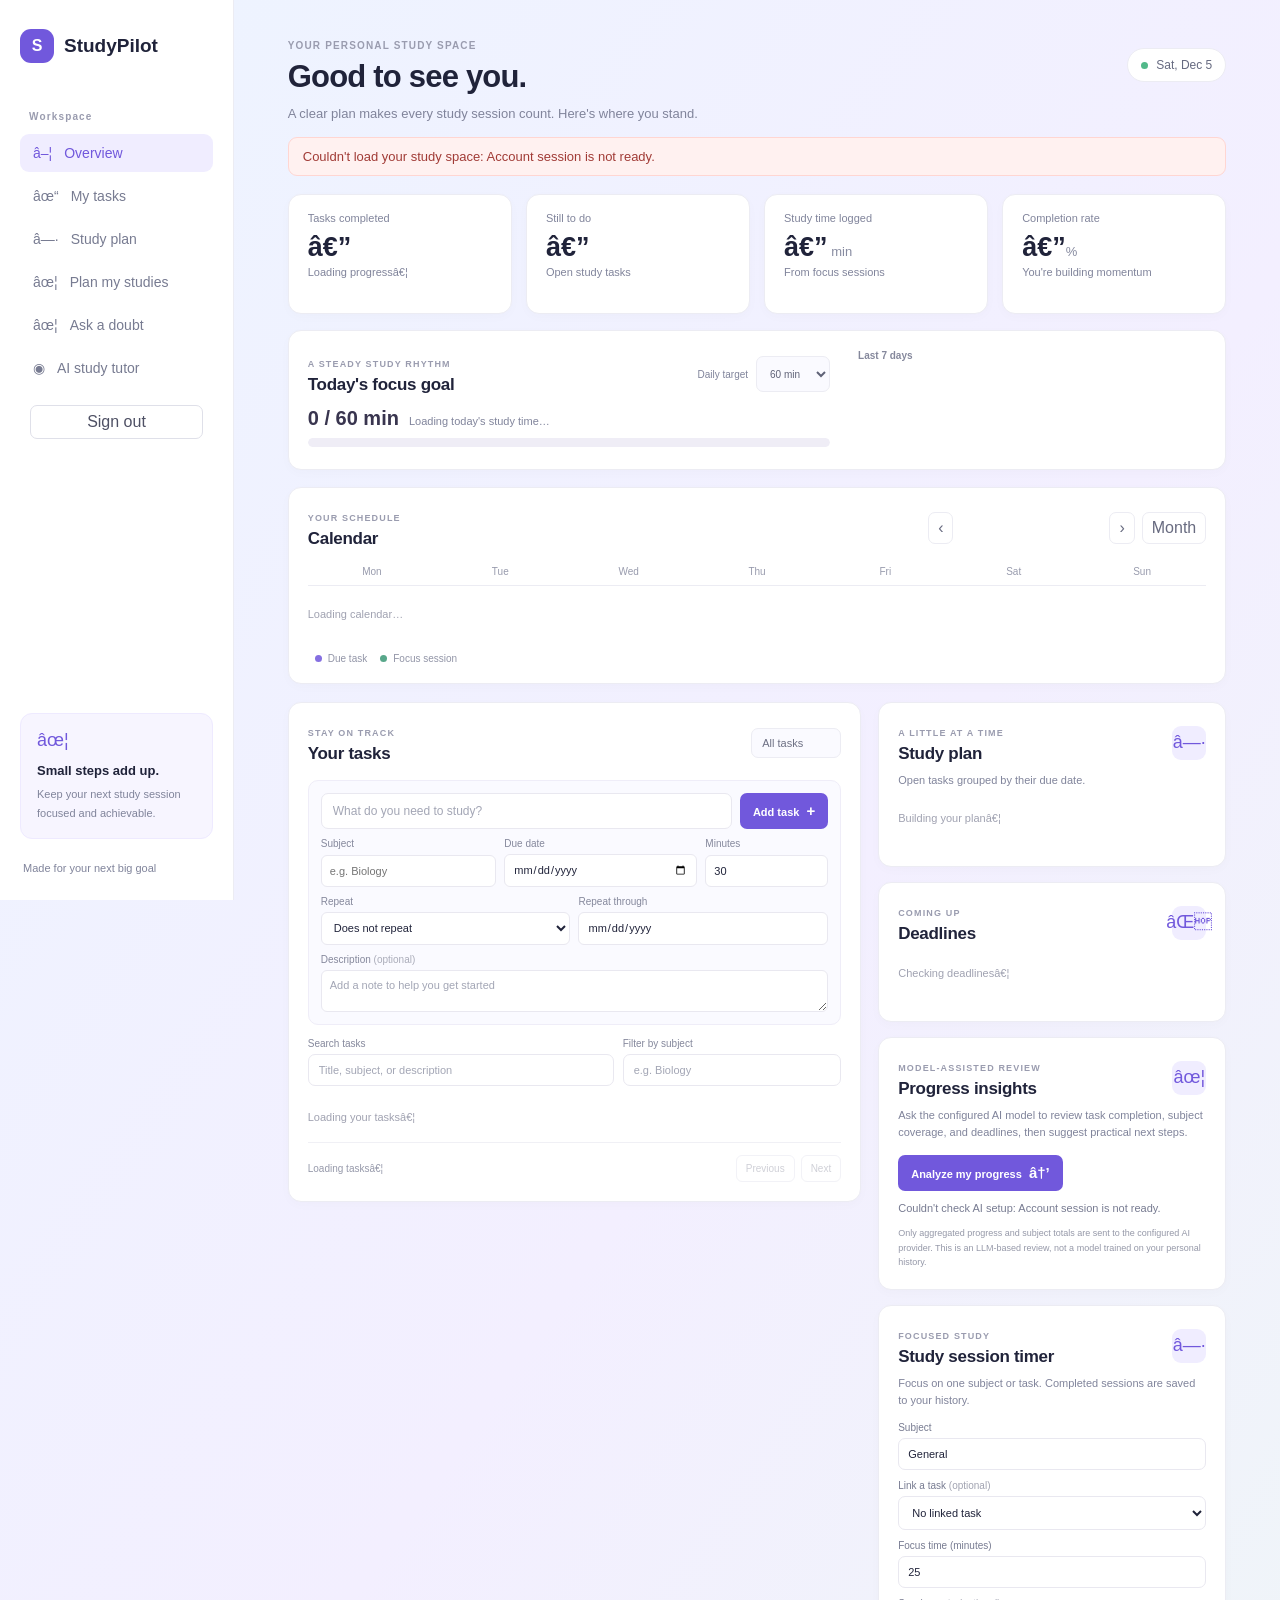
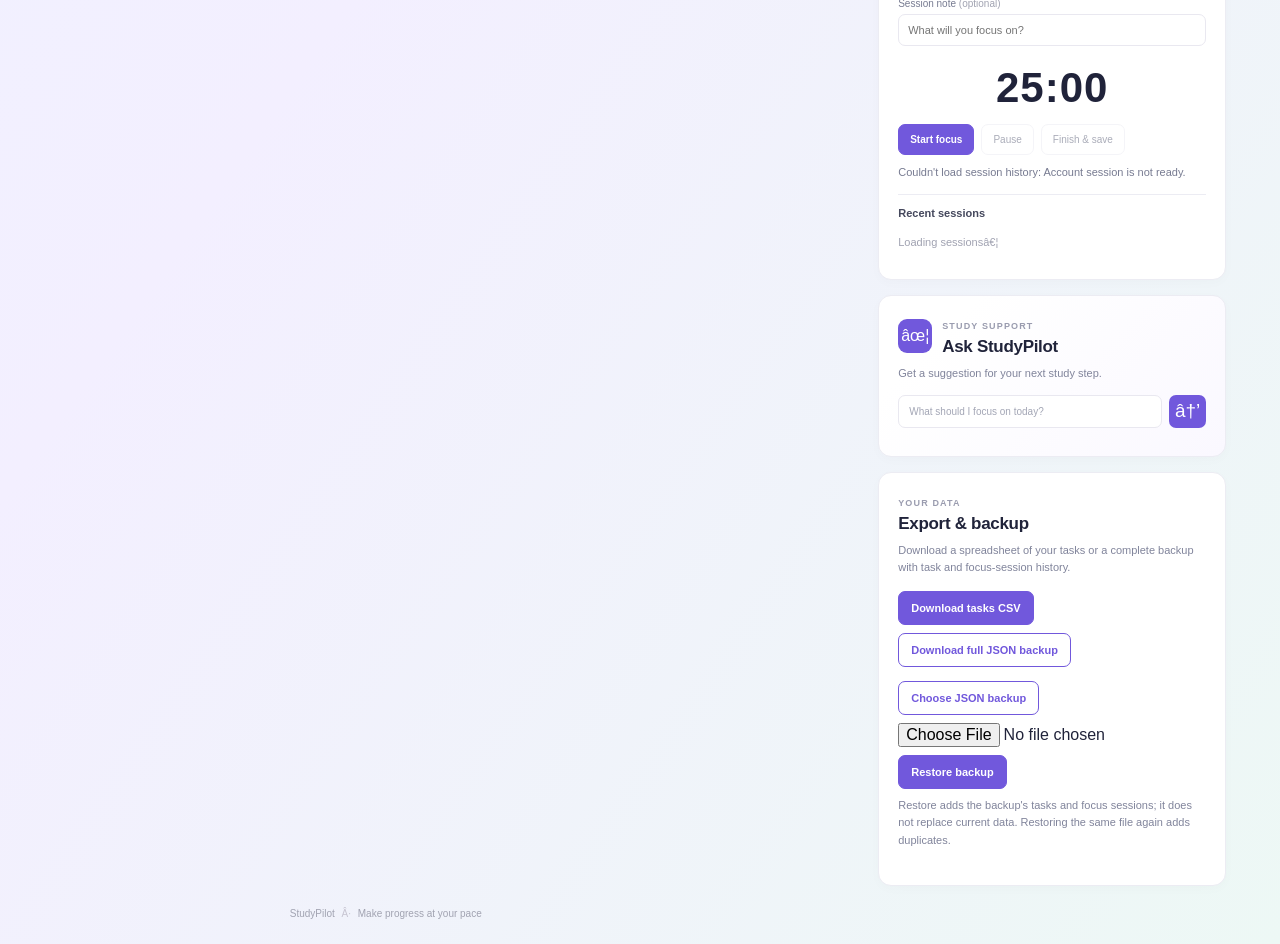
==== commit ed1443bd: "Add multimode AI tutor and student accounts" ====
--- a/frontend/index.html
+++ b/frontend/index.html
@@ -3,7 +3,7 @@
   <head>
     <meta charset="utf-8">
     <meta name="viewport" content="width=device-width, initial-scale=1">
-    <meta name="theme-color" content="#f7f8fc">
+    <meta name="theme-color" content="#f1effb">
     <title>StudyPilot â€” your study space</title>
     <link rel="stylesheet" href="style.css">
   </head>
@@ -18,6 +18,7 @@
           <a class="nav-link" href="#plan">â—· <span>Study plan</span></a>
           <a class="nav-link" href="planner.html">âœ¦ <span>Plan my studies</span></a>
           <a class="nav-link" href="doubts.html">âœ¦ <span>Ask a doubt</span></a>
+          <a class="nav-link" href="tutor.html">◉ <span>AI study tutor</span></a>
         </nav>
         <div class="account-box"><span id="account-email"></span><button id="sign-out" type="button">Sign out</button><details class="account-privacy" hidden><summary>Privacy &amp; account</summary><p>Questions, goals, and schedule details you submit to AI features are sent to this app’s configured AI provider. Progress reviews send aggregated progress and subject totals. Check that provider’s privacy policy before sharing sensitive information.</p><button class="delete-account" id="delete-account" type="button">Delete account and data</button></details></div>
         <div class="sidebar-note">
--- a/frontend/style.css
+++ b/frontend/style.css
@@ -6,10 +6,10 @@
   --purple-light: #f0edff;
   --line: #ececf3;
   --surface: #fff;
-  --page: #f7f8fc;
+  --page: #f1effb;
   font-family: "Segoe UI", sans-serif;
   color: var(--ink);
-  background: var(--page);
+  background: linear-gradient(125deg, #edf4ff 0%, #f3efff 48%, #edf8f5 100%);
 }
 
 * { box-sizing: border-box; }
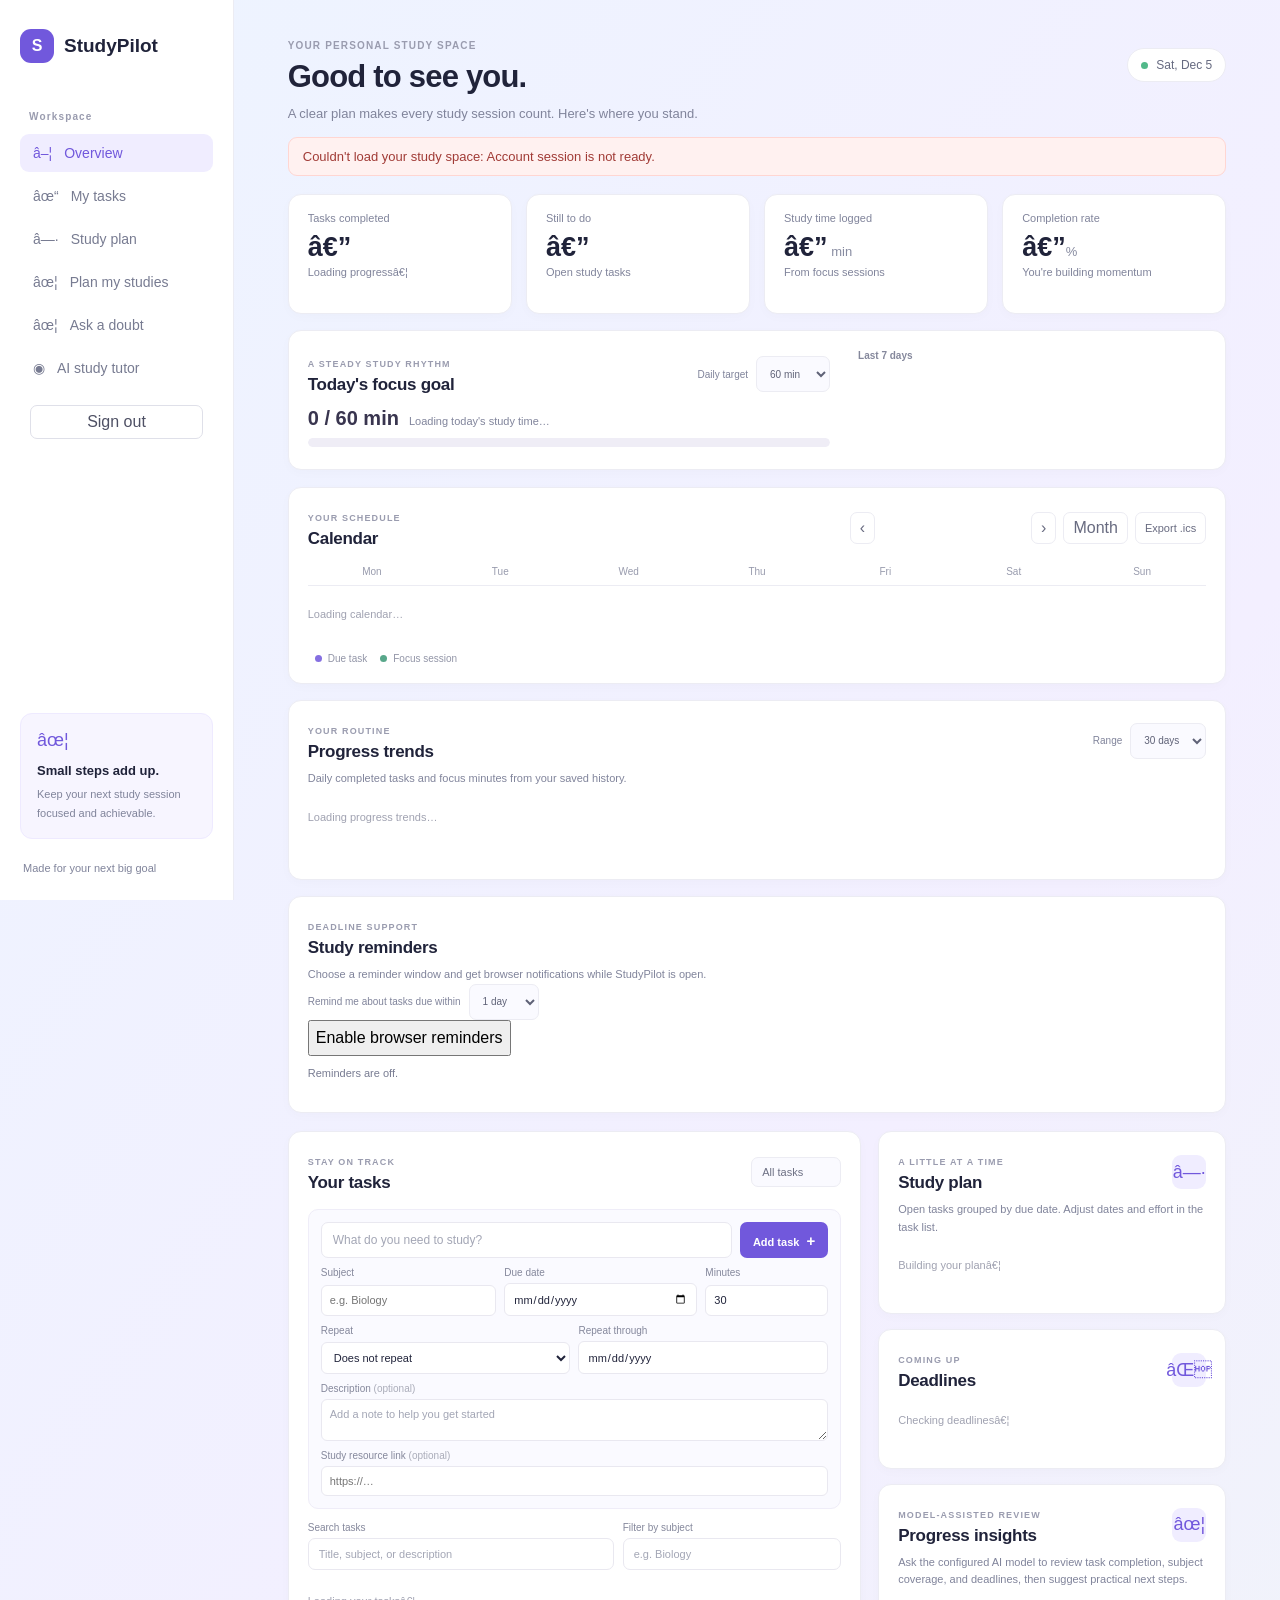
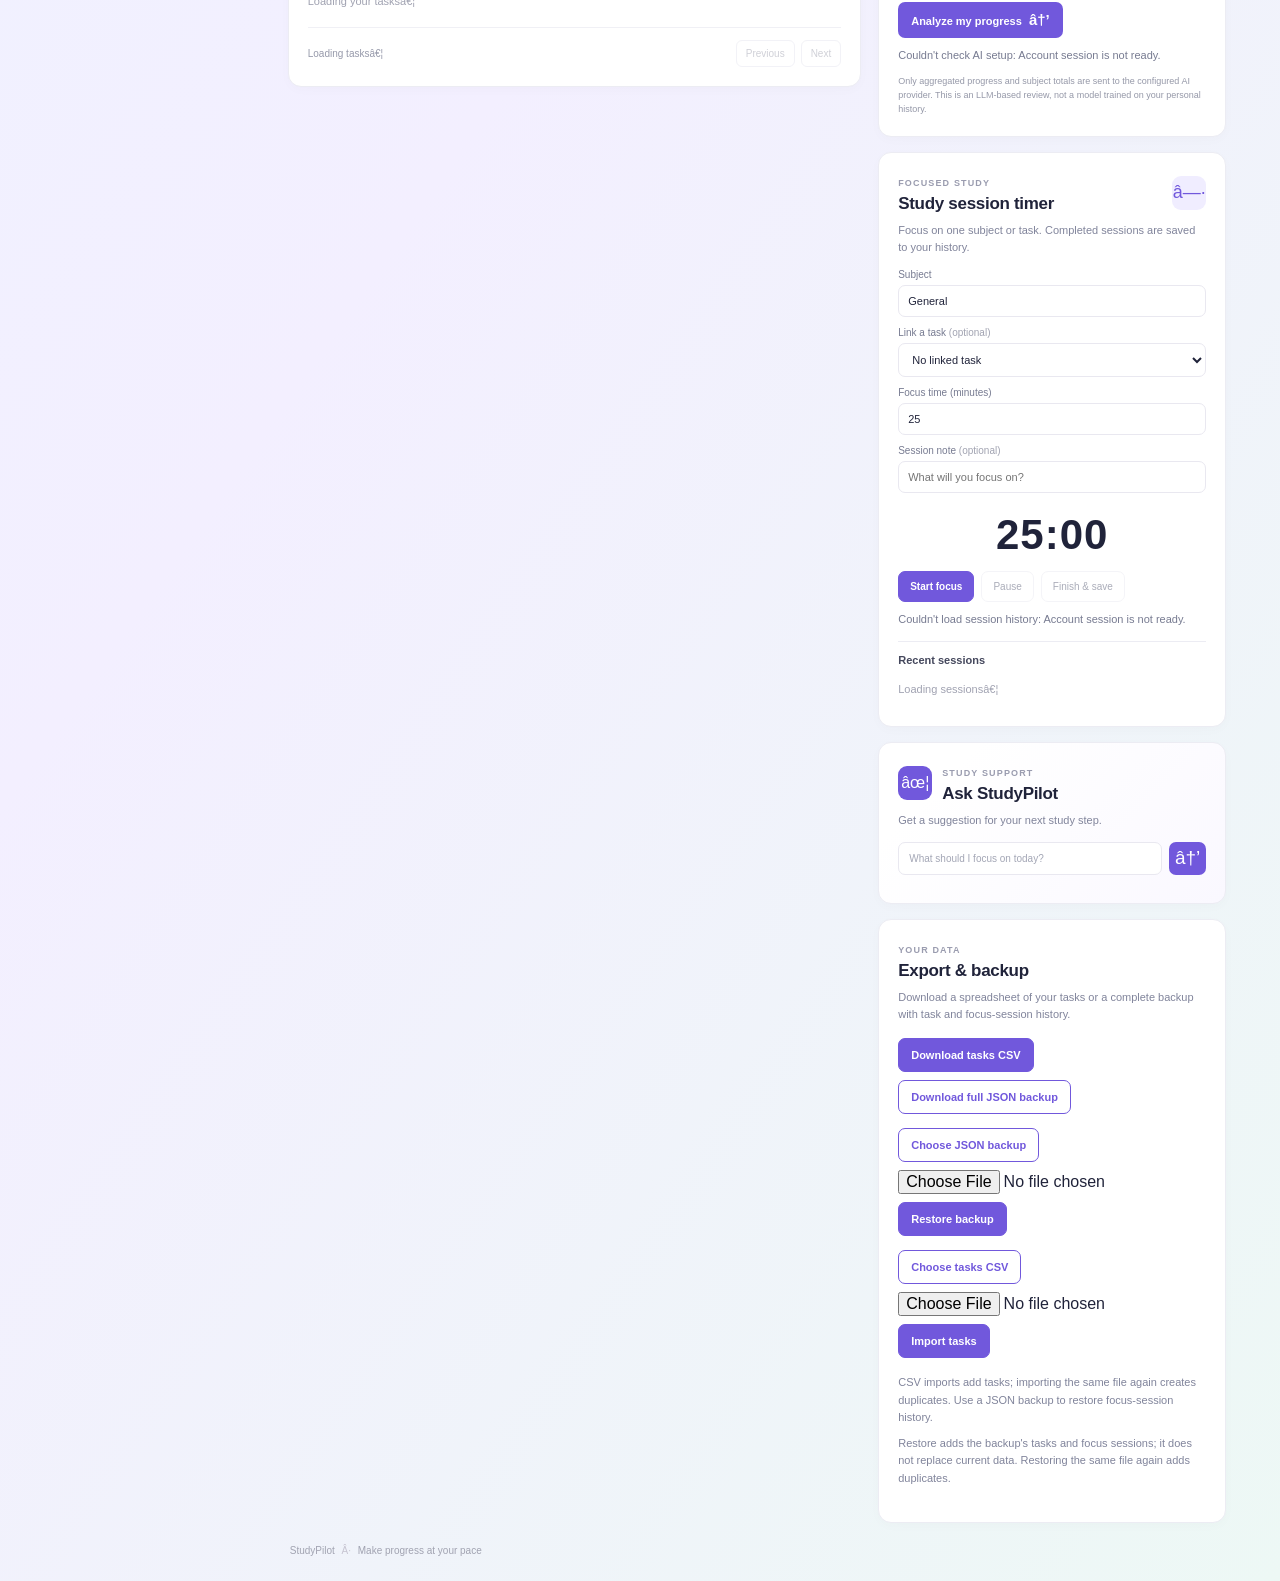
==== commit 01907dca: "Improve StudyPilot features and deployment setup" ====
--- a/frontend/index.html
+++ b/frontend/index.html
@@ -8,6 +8,7 @@
     <link rel="stylesheet" href="style.css">
   </head>
   <body>
+    <a class="skip-link" href="#main-content">Skip to content</a>
     <div class="app-shell">
       <aside class="sidebar">
         <a class="brand" href="/" aria-label="StudyPilot home"><span class="brand-mark">S</span> StudyPilot</a>
@@ -29,7 +30,7 @@
         <span class="sidebar-footer">Made for your next big goal</span>
       </aside>
 
-      <main class="main-content" id="dashboard">
+      <main class="main-content" id="main-content">
         <header class="topbar">
           <div><span class="eyebrow">YOUR PERSONAL STUDY SPACE</span><h1>Good to see you.</h1></div>
           <div class="today-chip"><span class="status-dot"></span> <span id="today-label">Today</span></div>
@@ -72,11 +73,31 @@
               <span id="calendar-period" aria-live="polite"></span>
               <button id="calendar-next" type="button" aria-label="Next period">›</button>
               <button id="calendar-view-toggle" type="button" aria-pressed="false">Month</button>
+              <a class="calendar-export" href="/api/exports/calendar.ics" download>Export .ics</a>
             </div>
           </div>
           <div class="calendar-weekdays" aria-hidden="true"><span>Mon</span><span>Tue</span><span>Wed</span><span>Thu</span><span>Fri</span><span>Sat</span><span>Sun</span></div>
           <div id="calendar-grid" class="calendar-grid" aria-live="polite"><p class="empty-state">Loading calendar…</p></div>
           <p class="calendar-legend"><span class="calendar-task-dot"></span> Due task <span class="calendar-session-dot"></span> Focus session</p>
+        </section>
+
+        <section class="panel trends-panel" aria-labelledby="trends-title">
+          <div class="panel-heading">
+            <div><span class="eyebrow">YOUR ROUTINE</span><h2 id="trends-title">Progress trends</h2></div>
+            <label class="goal-picker" for="trend-days"><span>Range</span><select id="trend-days" aria-label="Progress trend date range"><option value="30">30 days</option><option value="7">7 days</option><option value="90">90 days</option></select></label>
+          </div>
+          <p class="panel-subtitle">Daily completed tasks and focus minutes from your saved history.</p>
+          <div id="progress-trends" class="progress-trends" role="group" aria-label="Daily progress trends"><p class="empty-state">Loading progress trends…</p></div>
+          <p id="trend-streak" class="trend-streak" role="status"></p>
+        </section>
+
+        <section class="panel reminder-panel" aria-labelledby="reminder-title">
+          <div class="panel-heading"><div><span class="eyebrow">DEADLINE SUPPORT</span><h2 id="reminder-title">Study reminders</h2></div></div>
+          <p class="panel-subtitle">Choose a reminder window and get browser notifications while StudyPilot is open.</p>
+          <label class="goal-picker reminder-range" for="reminder-days"><span>Remind me about tasks due within</span><select id="reminder-days" aria-label="Reminder time window"><option value="1">1 day</option><option value="3">3 days</option><option value="7">7 days</option></select></label>
+          <button id="reminder-toggle" class="secondary-button" type="button">Enable browser reminders</button>
+          <p id="reminder-status" class="insight-status" role="status" aria-live="polite">Reminders are off.</p>
+          <ul id="reminder-list" class="reminder-list" aria-label="Tasks needing attention"></ul>
         </section>
 
         <div class="content-grid">
@@ -103,6 +124,7 @@
                 <label id="recurrence-until-label" hidden><span>Repeat through</span><input name="recurrence_until" type="date" disabled></label>
               </div>
               <label class="description-label"><span>Description <em>(optional)</em></span><textarea name="description" rows="2" maxlength="2000" placeholder="Add a note to help you get started"></textarea></label>
+              <label class="description-label"><span>Study resource link <em>(optional)</em></span><input name="resource_url" type="url" maxlength="2048" placeholder="https://…" autocomplete="url"></label>
             </form>
             <div class="task-list-filters" role="search" aria-label="Find tasks">
               <label><span>Search tasks</span><input id="task-search" type="search" maxlength="100" placeholder="Title, subject, or description"></label>
@@ -124,7 +146,7 @@
                 <div><span class="eyebrow">A LITTLE AT A TIME</span><h2>Study plan</h2></div>
                 <span class="soft-icon">â—·</span>
               </div>
-              <p class="panel-subtitle">Open tasks grouped by their due date.</p>
+              <p class="panel-subtitle">Open tasks grouped by due date. Adjust dates and effort in the task list.</p>
               <div id="plan-list" class="plan-list"><p class="empty-state">Building your planâ€¦</p></div>
             </section>
             <section class="panel deadlines-panel">
@@ -202,6 +224,13 @@
                 <input id="backup-file" type="file" accept=".json,application/json" required>
                 <button class="export-link" type="submit">Restore backup</button>
               </form>
+              <form id="task-csv-import-form" class="export-actions">
+                <label class="export-link export-link-secondary" for="task-csv-file">Choose tasks CSV</label>
+                <input id="task-csv-file" type="file" accept=".csv,text/csv" required>
+                <button class="export-link" type="submit">Import tasks</button>
+              </form>
+              <p id="task-csv-import-status" role="status" aria-live="polite"></p>
+              <p class="panel-subtitle">CSV imports add tasks; importing the same file again creates duplicates. Use a JSON backup to restore focus-session history.</p>
               <p class="panel-subtitle">Restore adds the backup's tasks and focus sessions; it does not replace current data. Restoring the same file again adds duplicates.</p>
               <p id="backup-restore-status" role="status" aria-live="polite"></p>
             </section>
--- a/frontend/style.css
+++ b/frontend/style.css
@@ -16,6 +16,9 @@
 body { margin: 0; min-width: 320px; }
 button, input, textarea, select { font: inherit; }
 button, a, select { -webkit-tap-highlight-color: transparent; }
+:focus-visible { outline: 3px solid #4b39a3 !important; outline-offset: 2px; }
+.skip-link { background: #fff; border: 2px solid #4b39a3; border-radius: 6px; color: #30266f; left: 12px; padding: 9px 12px; position: fixed; top: 8px; transform: translateY(-160%); z-index: 1000; }
+.skip-link:focus { transform: translateY(0); }
 .app-shell { min-height: 100vh; }
 .sidebar {
   background: #fff; border-right: 1px solid var(--line); bottom: 0; display: flex;
@@ -71,6 +74,7 @@
 .calendar-panel { margin-top: 17px; overflow: hidden; }
 .calendar-controls { align-items: center; display: flex; gap: 7px; }
 .calendar-controls button { background: #fff; border: 1px solid var(--line); border-radius: 7px; color: #686b80; cursor: pointer; min-height: 32px; padding: 0 9px; }
+.calendar-export { align-items: center; background: #fff; border: 1px solid var(--line); border-radius: 7px; color: #686b80; display: inline-flex; font-size: 11px; min-height: 32px; padding: 0 9px; text-decoration: none; white-space: nowrap; }
 .calendar-controls #calendar-period { color: #55586d; font-size: 12px; font-weight: 650; min-width: 142px; text-align: center; }
 .calendar-weekdays, .calendar-grid { display: grid; grid-template-columns: repeat(7, minmax(0, 1fr)); }
 .calendar-weekdays { border-bottom: 1px solid var(--line); color: #989bad; font-size: 10px; margin-top: 17px; padding-bottom: 8px; text-align: center; }
@@ -84,6 +88,15 @@
 .calendar-task { background: #f2efff; color: #5f4bb5; }
 .calendar-task.is-complete { opacity: .57; text-decoration: line-through; }
 .calendar-session { background: #eaf7f1; color: #348064; }
+.trends-panel, .reminder-panel { margin-top: 16px; }
+.progress-trends { display: grid; gap: 5px; max-height: 290px; overflow: auto; padding: 2px 2px 2px 0; }
+.trend-day { align-items: center; display: grid; gap: 10px; grid-template-columns: 46px minmax(45px, 1fr) 112px; }
+.trend-date, .trend-summary { color: var(--muted); font-size: 10px; }
+.trend-track { background: #f0eff6; border-radius: 5px; display: block; height: 8px; overflow: hidden; }
+.trend-bar { background: linear-gradient(90deg, #8069df, #62b796); border-radius: inherit; display: block; height: 100%; min-width: 0; }
+.trend-streak { color: #595174; font-size: 11px; font-weight: 600; margin: 12px 0 0; }
+.reminder-panel .secondary-button { min-height: 36px; }
+.reminder-list { color: #686b80; font-size: 11px; line-height: 1.6; margin: 8px 0 0; padding-left: 18px; }
 .calendar-legend { align-items: center; color: #9295a7; display: flex; font-size: 10px; gap: 6px; margin: 10px 0 0; }
 .calendar-task-dot, .calendar-session-dot { border-radius: 50%; display: inline-block; height: 7px; margin-left: 7px; width: 7px; }
 .calendar-task-dot { background: #856fe1; }
@@ -121,7 +134,7 @@
 .account-box button.delete-account { border-color: #ebc6c5; color: #a33d3a; font-size: 11px; min-height: 30px; padding: 4px 7px; }
 .form-details { display: grid; gap: 8px; grid-template-columns: 1fr 1.1fr .7fr; margin-top: 9px; }
 .form-details label, .form-recurrence label, .description-label { color: #85889c; display: grid; font-size: 10px; gap: 5px; }
-.form-details input, .form-recurrence select, .form-recurrence input, .description-label textarea { background: #fff; border: 1px solid #e9e8f0; border-radius: 6px; color: var(--ink); font-size: 11px; min-width: 0; outline: none; padding: 8px; width: 100%; }
+.form-details input, .form-recurrence select, .form-recurrence input, .description-label input, .description-label textarea { background: #fff; border: 1px solid #e9e8f0; border-radius: 6px; color: var(--ink); font-size: 11px; min-width: 0; outline: none; padding: 8px; width: 100%; }
 .form-recurrence { display: grid; gap: 8px; grid-template-columns: 1fr 1fr; margin-top: 9px; }
 .description-label { margin-top: 9px; }
 .description-label em { color: #aaacb9; font-style: normal; }
@@ -144,6 +157,7 @@
 .task-item.is-complete .task-title { color: #a2a4b1; text-decoration: line-through; }
 .task-meta { color: #9699aa; display: flex; flex-wrap: wrap; font-size: 10px; gap: 8px; margin-top: 5px; }
 .task-description { color: #7d8093; font-size: 11px; margin: 6px 0 0; overflow-wrap: anywhere; white-space: pre-wrap; }
+.task-resource { color: var(--purple); display: inline-block; font-size: 10px; margin-top: 6px; }
 .delete-button { background: transparent; border: 0; border-radius: 5px; color: #a7a9b6; cursor: pointer; font-size: 16px; padding: 0 5px; }
 .delete-button:hover { background: #fff1f0; color: #bd4b45; }
 .right-column { display: grid; gap: 15px; }
@@ -243,6 +257,7 @@
   .calendar-controls { max-width: 100%; width: 100%; }
   .calendar-controls #calendar-period { flex: 1; }
   .calendar-controls button { min-height: 38px; }
+  .calendar-export { min-height: 38px; }
   .calendar-day { min-height: 88px; }
 }
 @media (max-width: 490px) {
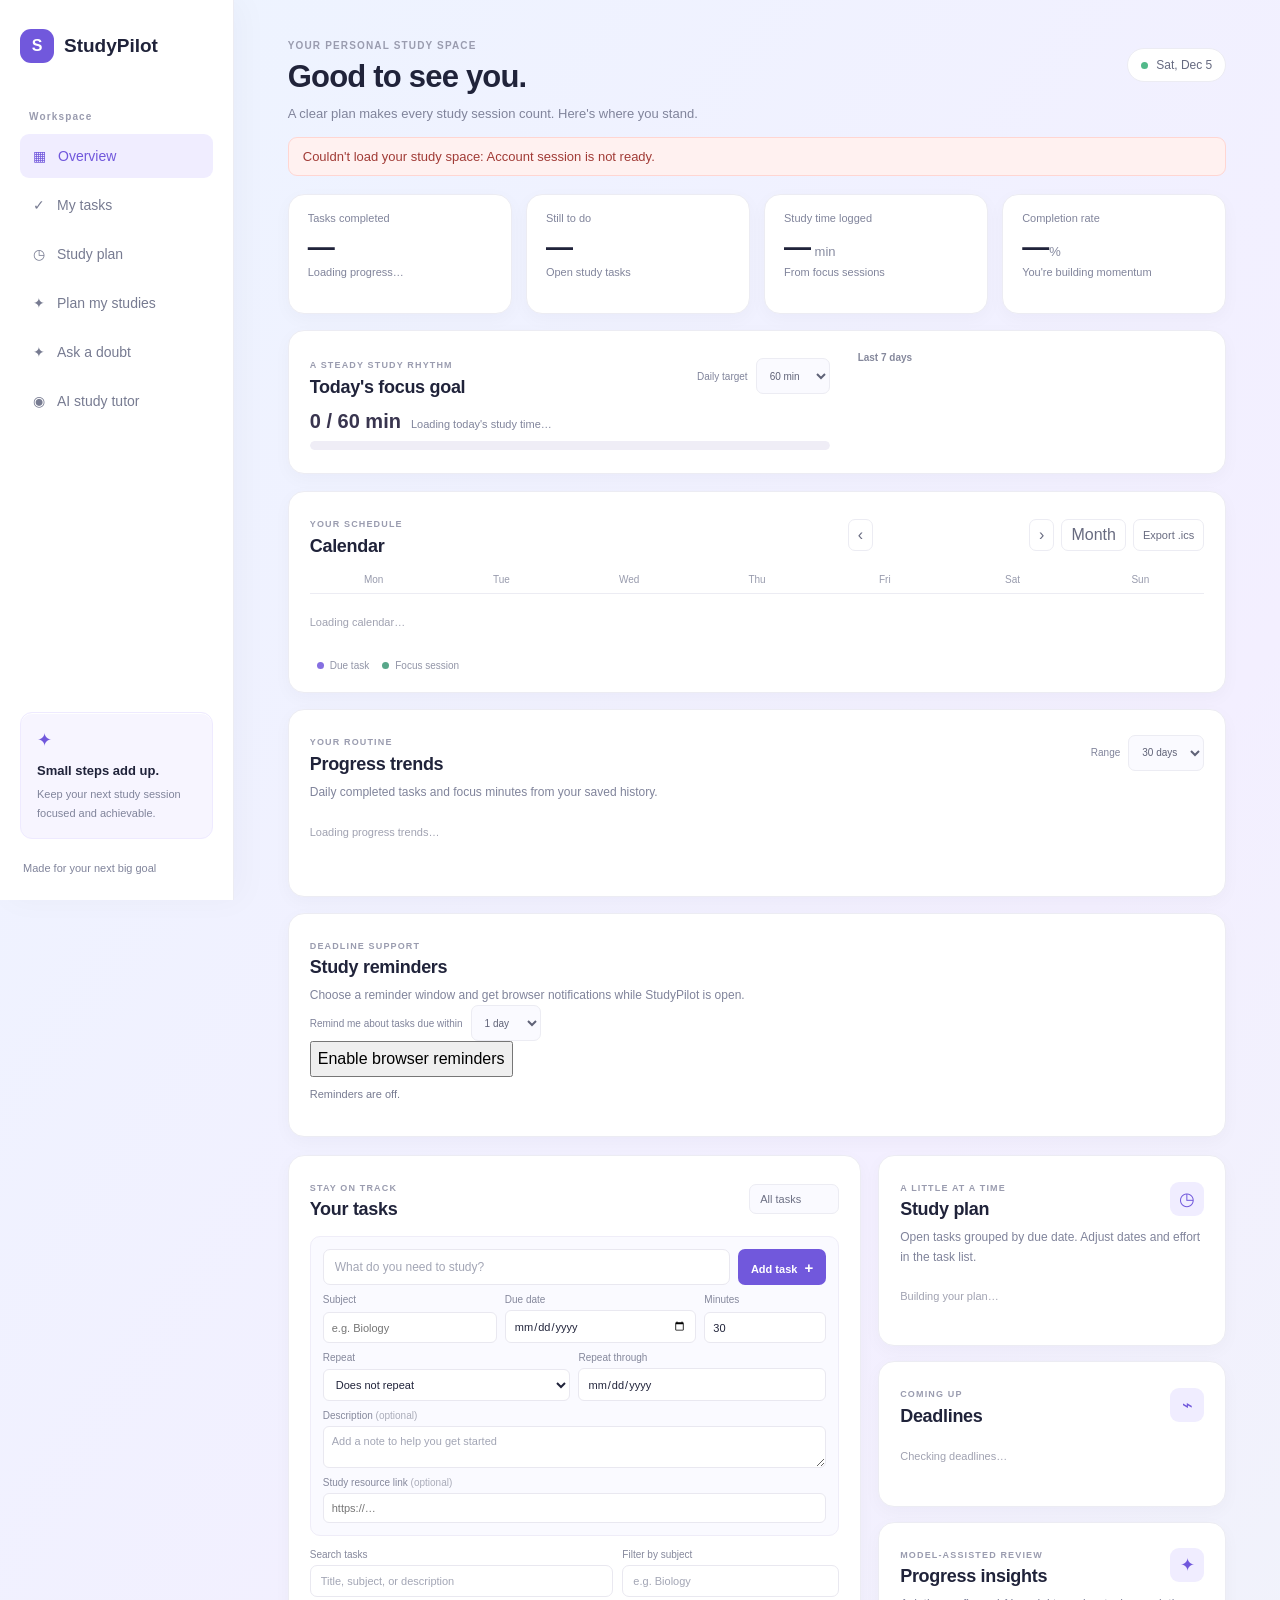
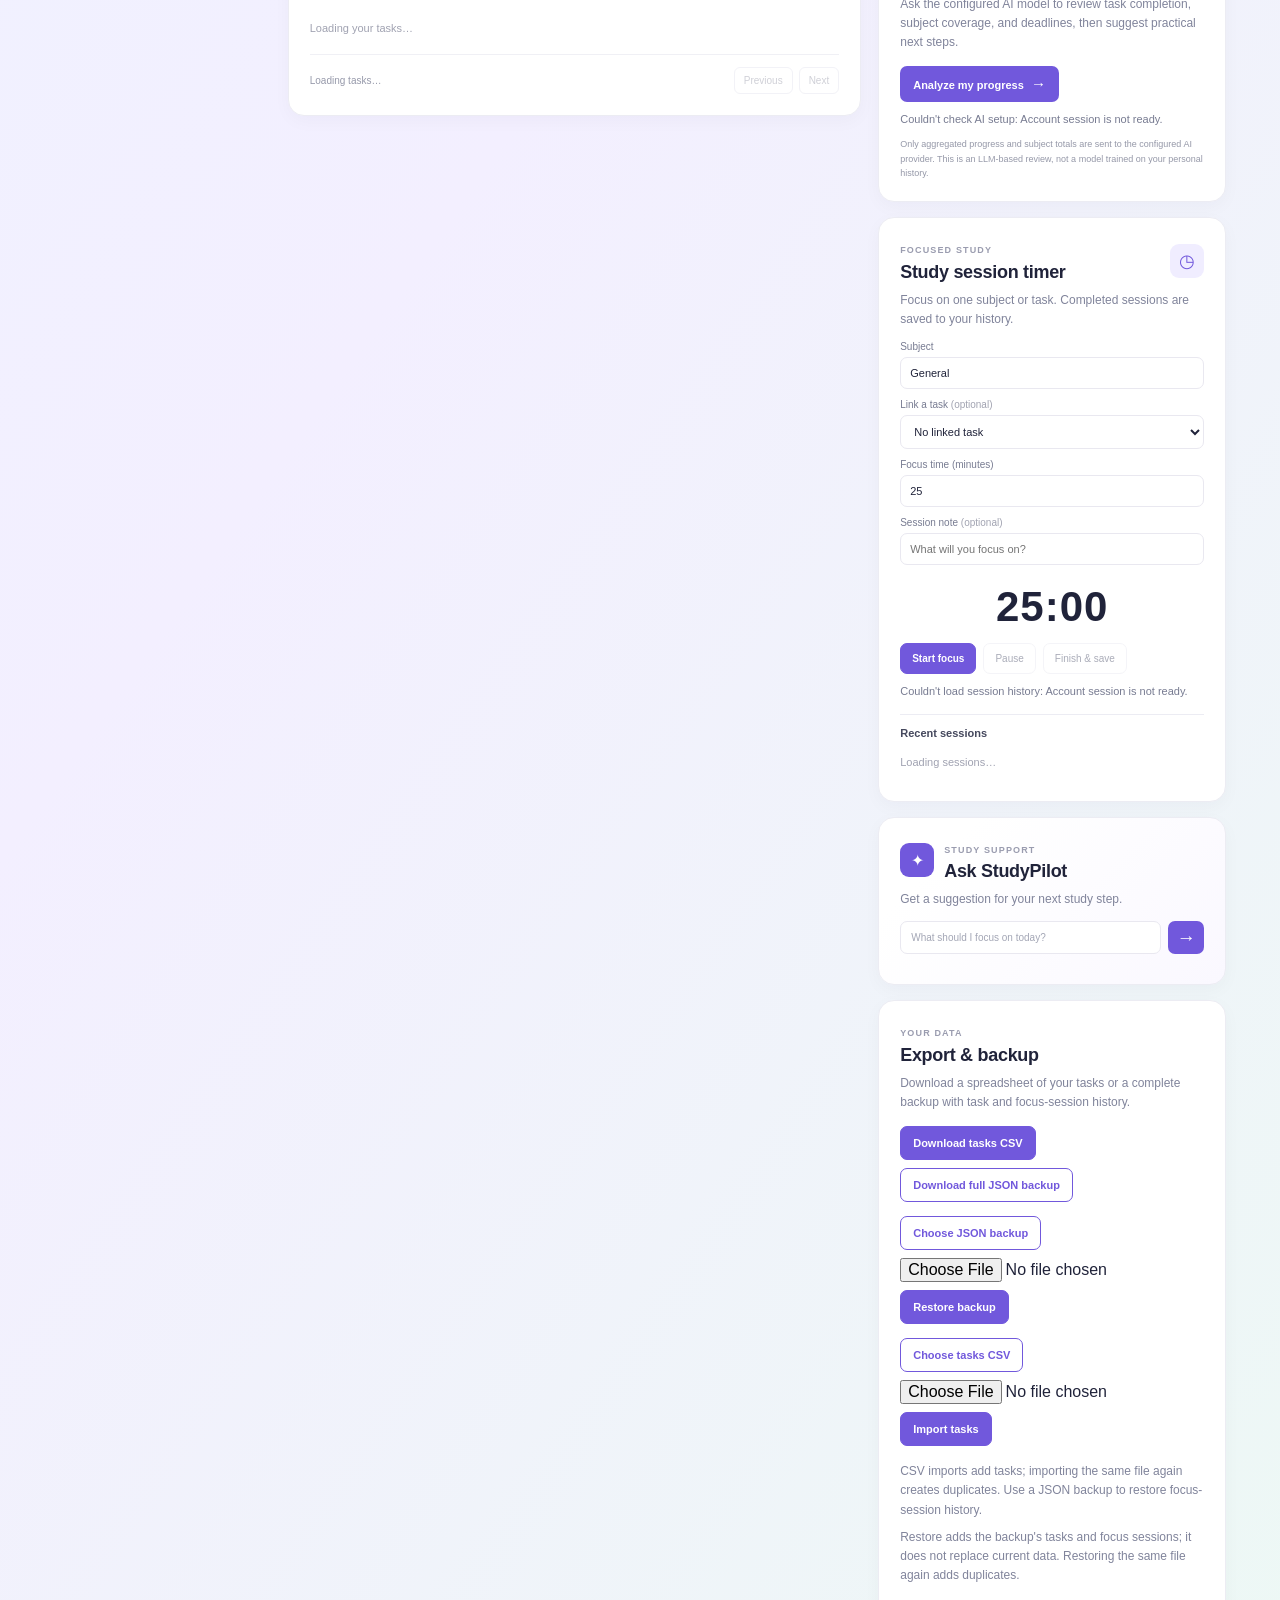
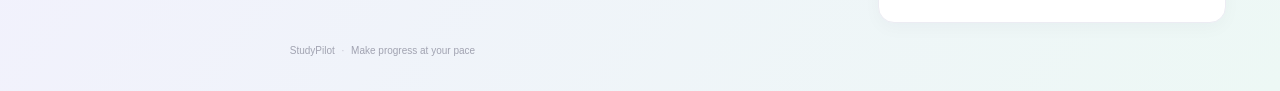
==== commit 94374bd7: "Improve StudyPilot page layouts and navigation" ====
--- a/frontend/index.html
+++ b/frontend/index.html
@@ -1,10 +1,11 @@
-﻿<!doctype html>
+<!doctype html>
 <html lang="en">
   <head>
     <meta charset="utf-8">
     <meta name="viewport" content="width=device-width, initial-scale=1">
     <meta name="theme-color" content="#f1effb">
-    <title>StudyPilot â€” your study space</title>
+    <meta name="description" content="Plan study sessions, manage deadlines, and track your learning progress with StudyPilot.">
+    <title>StudyPilot — your study space</title>
     <link rel="stylesheet" href="style.css">
   </head>
   <body>
@@ -14,16 +15,16 @@
         <a class="brand" href="/" aria-label="StudyPilot home"><span class="brand-mark">S</span> StudyPilot</a>
         <p class="nav-label">Workspace</p>
         <nav aria-label="Main navigation">
-          <a class="nav-link active" href="#dashboard">â–¦ <span>Overview</span></a>
-          <a class="nav-link" href="#tasks">âœ“ <span>My tasks</span></a>
-          <a class="nav-link" href="#plan">â—· <span>Study plan</span></a>
-          <a class="nav-link" href="planner.html">âœ¦ <span>Plan my studies</span></a>
-          <a class="nav-link" href="doubts.html">âœ¦ <span>Ask a doubt</span></a>
+          <a class="nav-link active" href="#dashboard" aria-current="page">▦ <span>Overview</span></a>
+          <a class="nav-link" href="#tasks">✓ <span>My tasks</span></a>
+          <a class="nav-link" href="#plan">◷ <span>Study plan</span></a>
+          <a class="nav-link" href="planner.html">✦ <span>Plan my studies</span></a>
+          <a class="nav-link" href="doubts.html">✦ <span>Ask a doubt</span></a>
           <a class="nav-link" href="tutor.html">◉ <span>AI study tutor</span></a>
         </nav>
-        <div class="account-box"><span id="account-email"></span><button id="sign-out" type="button">Sign out</button><details class="account-privacy" hidden><summary>Privacy &amp; account</summary><p>Questions, goals, and schedule details you submit to AI features are sent to this app’s configured AI provider. Progress reviews send aggregated progress and subject totals. Check that provider’s privacy policy before sharing sensitive information.</p><button class="delete-account" id="delete-account" type="button">Delete account and data</button></details></div>
+        <div class="account-box" hidden><span id="account-email"></span><button id="sign-out" type="button">Sign out</button><details class="account-privacy" hidden><summary>Privacy &amp; account</summary><p>Questions, goals, and schedule details you submit to AI features are sent to this app’s configured AI provider. Progress reviews send aggregated progress and subject totals. Check that provider’s privacy policy before sharing sensitive information.</p><button class="delete-account" id="delete-account" type="button">Delete account and data</button></details></div>
         <div class="sidebar-note">
-          <span class="note-icon">âœ¦</span>
+          <span class="note-icon">✦</span>
           <strong>Small steps add up.</strong>
           <p>Keep your next study session focused and achievable.</p>
         </div>
@@ -31,7 +32,7 @@
       </aside>
 
       <main class="main-content" id="main-content">
-        <header class="topbar">
+        <header class="topbar" id="dashboard">
           <div><span class="eyebrow">YOUR PERSONAL STUDY SPACE</span><h1>Good to see you.</h1></div>
           <div class="today-chip"><span class="status-dot"></span> <span id="today-label">Today</span></div>
         </header>
@@ -39,10 +40,10 @@
         <div id="notice" class="notice" role="status" hidden></div>
 
         <section class="stats-grid" aria-label="Study progress">
-          <article class="stat-card"><span class="stat-label">Tasks completed</span><strong id="completed-count">â€”</strong><span id="completion-caption" class="stat-caption">Loading progressâ€¦</span></article>
-          <article class="stat-card"><span class="stat-label">Still to do</span><strong id="open-count">â€”</strong><span class="stat-caption">Open study tasks</span></article>
-          <article class="stat-card"><span class="stat-label">Study time logged</span><strong><span id="minutes-count">â€”</span><small> min</small></strong><span id="focus-minutes-caption" class="stat-caption">From focus sessions</span></article>
-          <article class="stat-card"><span class="stat-label">Completion rate</span><strong><span id="completion-rate">â€”</span><small>%</small></strong><span class="stat-caption">You're building momentum</span></article>
+          <article class="stat-card"><span class="stat-label">Tasks completed</span><strong id="completed-count">—</strong><span id="completion-caption" class="stat-caption">Loading progress…</span></article>
+          <article class="stat-card"><span class="stat-label">Still to do</span><strong id="open-count">—</strong><span class="stat-caption">Open study tasks</span></article>
+          <article class="stat-card"><span class="stat-label">Study time logged</span><strong><span id="minutes-count">—</span><small> min</small></strong><span id="focus-minutes-caption" class="stat-caption">From focus sessions</span></article>
+          <article class="stat-card"><span class="stat-label">Completion rate</span><strong><span id="completion-rate">—</span><small>%</small></strong><span class="stat-caption">You're building momentum</span></article>
         </section>
 
         <section class="panel focus-goal-panel" aria-labelledby="focus-goal-title">
@@ -130,9 +131,9 @@
               <label><span>Search tasks</span><input id="task-search" type="search" maxlength="100" placeholder="Title, subject, or description"></label>
               <label><span>Filter by subject</span><input id="task-subject-filter" type="search" maxlength="100" placeholder="e.g. Biology"></label>
             </div>
-            <ul id="task-list" class="task-list" aria-live="polite"><li class="empty-state">Loading your tasksâ€¦</li></ul>
+            <ul id="task-list" class="task-list" aria-live="polite"><li class="empty-state">Loading your tasks…</li></ul>
             <div class="pagination" aria-label="Task pages">
-              <span id="task-page-summary" class="page-summary">Loading tasksâ€¦</span>
+              <span id="task-page-summary" class="page-summary">Loading tasks…</span>
               <div class="page-buttons">
                 <button id="previous-page" type="button" disabled>Previous</button>
                 <button id="next-page" type="button" disabled>Next</button>
@@ -144,25 +145,25 @@
             <section class="panel plan-panel" id="plan">
               <div class="panel-heading">
                 <div><span class="eyebrow">A LITTLE AT A TIME</span><h2>Study plan</h2></div>
-                <span class="soft-icon">â—·</span>
+                <span class="soft-icon">◷</span>
               </div>
               <p class="panel-subtitle">Open tasks grouped by due date. Adjust dates and effort in the task list.</p>
-              <div id="plan-list" class="plan-list"><p class="empty-state">Building your planâ€¦</p></div>
+              <div id="plan-list" class="plan-list"><p class="empty-state">Building your plan…</p></div>
             </section>
             <section class="panel deadlines-panel">
               <div class="panel-heading">
                 <div><span class="eyebrow">COMING UP</span><h2>Deadlines</h2></div>
-                <span class="soft-icon">âŒ</span>
-              </div>
-              <div id="deadline-list" class="deadline-list"><p class="empty-state">Checking deadlinesâ€¦</p></div>
+                <span class="soft-icon">⌁</span>
+              </div>
+              <div id="deadline-list" class="deadline-list"><p class="empty-state">Checking deadlines…</p></div>
             </section>
             <section class="panel progress-insight-panel">
               <div class="panel-heading">
                 <div><span class="eyebrow">MODEL-ASSISTED REVIEW</span><h2>Progress insights</h2></div>
-                <span class="soft-icon">âœ¦</span>
+                <span class="soft-icon">✦</span>
               </div>
               <p class="panel-subtitle">Ask the configured AI model to review task completion, subject coverage, and deadlines, then suggest practical next steps.</p>
-              <button id="analyze-progress" class="primary-button insight-button" type="button">Analyze my progress <span aria-hidden="true">â†’</span></button>
+              <button id="analyze-progress" class="primary-button insight-button" type="button">Analyze my progress <span aria-hidden="true">→</span></button>
               <div id="progress-insight-status" class="insight-status" role="status" aria-live="polite"></div>
               <div id="progress-insight-result" class="progress-insight-result" hidden>
                 <p id="progress-insight-summary"></p>
@@ -178,7 +179,7 @@
             <section class="panel focus-panel">
               <div class="panel-heading">
                 <div><span class="eyebrow">FOCUSED STUDY</span><h2>Study session timer</h2></div>
-                <span class="soft-icon">â—·</span>
+                <span class="soft-icon">◷</span>
               </div>
               <p class="panel-subtitle">Focus on one subject or task. Completed sessions are saved to your history.</p>
               <form id="focus-form" class="focus-form">
@@ -197,16 +198,16 @@
               <div class="focus-history">
                 <h3>Recent sessions</h3>
                 <p id="focus-history-summary" class="focus-history-summary"></p>
-                <ul id="focus-history-list"><li class="empty-state">Loading sessionsâ€¦</li></ul>
+                <ul id="focus-history-list"><li class="empty-state">Loading sessions…</li></ul>
               </div>
             </section>
             <section class="panel assistant-panel">
-              <div class="assistant-title"><span class="assistant-icon">âœ¦</span><div><span class="eyebrow">STUDY SUPPORT</span><h2>Ask StudyPilot</h2></div></div>
+              <div class="assistant-title"><span class="assistant-icon">✦</span><div><span class="eyebrow">STUDY SUPPORT</span><h2>Ask StudyPilot</h2></div></div>
               <p class="panel-subtitle">Get a suggestion for your next study step.</p>
               <form id="assistant-form" class="assistant-form">
                 <label class="sr-only" for="assistant-message">Ask a study question</label>
                 <input id="assistant-message" name="message" maxlength="4000" placeholder="What should I focus on today?" required>
-                <button type="submit" aria-label="Ask StudyPilot">â†’</button>
+                <button type="submit" aria-label="Ask StudyPilot">→</button>
               </form>
               <p id="assistant-reply" class="assistant-reply" aria-live="polite"></p>
             </section>
@@ -236,7 +237,7 @@
             </section>
           </div>
         </div>
-        <footer>StudyPilot <span>Â·</span> Make progress at your pace</footer>
+        <footer>StudyPilot <span>·</span> Make progress at your pace</footer>
       </main>
     </div>
     <script src="auth-client.js"></script>
--- a/frontend/style.css
+++ b/frontend/style.css
@@ -22,15 +22,17 @@
 .app-shell { min-height: 100vh; }
 .sidebar {
   background: #fff; border-right: 1px solid var(--line); bottom: 0; display: flex;
-  flex-direction: column; left: 0; padding: 29px 20px 22px; position: fixed; top: 0; width: 234px;
+  box-shadow: 8px 0 30px #28244808; flex-direction: column; left: 0; overflow-x: hidden; overflow-y: auto;
+  overscroll-behavior: contain; padding: 29px 20px 22px; position: fixed; top: 0; width: 234px;
 }
 .brand { align-items: center; color: var(--ink); display: flex; font: 800 19px "Segoe UI", sans-serif; gap: 10px; text-decoration: none; }
 .brand-mark { align-items: center; background: var(--purple); border-radius: 11px; color: #fff; display: inline-flex; font-size: 16px; height: 34px; justify-content: center; width: 34px; }
 .nav-label, .eyebrow { color: #9a9caf; font-size: 10px; font-weight: 700; letter-spacing: 1.15px; }
 .nav-label { margin: 48px 0 12px 9px; }
 .sidebar nav { display: grid; gap: 5px; }
-.nav-link { align-items: center; border-radius: 9px; color: #777b91; display: flex; font-size: 14px; gap: 12px; padding: 11px 13px; text-decoration: none; }
+.nav-link { align-items: center; border-radius: 9px; color: #777b91; display: flex; font-size: 14px; gap: 12px; min-height: 44px; padding: 10px 13px; text-decoration: none; transition: background .16s ease, color .16s ease, transform .16s ease; }
 .nav-link.active, .nav-link:hover { background: var(--purple-light); color: var(--purple); }
+.nav-link:hover { transform: translateX(2px); }
 .nav-link:first-letter { font-size: 17px; }
 .sidebar-note { background: #f7f5ff; border: 1px solid #eeeaff; border-radius: 12px; margin-top: auto; padding: 16px; }
 .note-icon { color: var(--purple); display: block; font-size: 18px; margin-bottom: 10px; }
@@ -38,7 +40,7 @@
 .sidebar-note p, .sidebar-footer { color: var(--muted); font-size: 11px; line-height: 1.7; }
 .sidebar-note p { margin: 6px 0 0; }
 .sidebar-footer { margin: 20px 0 0 3px; }
-.main-content { margin-left: 234px; max-width: 1600px; padding: 35px clamp(24px, 4.2vw, 66px) 22px; }
+.main-content { margin-left: 234px; max-width: 1600px; min-width: 0; padding: 35px clamp(24px, 4.2vw, 66px) 32px; }
 .topbar { align-items: center; display: flex; justify-content: space-between; }
 .topbar h1 { font: 700 clamp(24px, 3vw, 31px) "Segoe UI", sans-serif; letter-spacing: -.8px; margin: 6px 0 0; }
 .today-chip { align-items: center; background: #fff; border: 1px solid var(--line); border-radius: 20px; color: #666a80; display: flex; font-size: 12px; gap: 8px; padding: 9px 13px; }
@@ -46,7 +48,7 @@
 .intro { color: var(--muted); font-size: 13px; margin: 11px 0 24px; }
 .notice { background: #fff1f0; border: 1px solid #ffd6d2; border-radius: 9px; color: #a13b36; font-size: 13px; margin: -8px 0 18px; padding: 11px 14px; }
 .stats-grid { display: grid; gap: 14px; grid-template-columns: repeat(4, minmax(0, 1fr)); }
-.stat-card, .panel { background: var(--surface); border: 1px solid var(--line); border-radius: 13px; box-shadow: 0 3px 12px #28244805; }
+.stat-card, .panel { background: var(--surface); border: 1px solid var(--line); border-radius: 16px; box-shadow: 0 5px 18px #28244808; }
 .stat-card { min-height: 120px; padding: 17px 19px; }
 .stat-label, .stat-caption { color: var(--muted); display: block; font-size: 11px; }
 .stat-card strong { display: block; font: 700 27px "Segoe UI", sans-serif; margin: 8px 0 3px; }
@@ -104,7 +106,7 @@
 .calendar-grid.month-view .calendar-day { min-height: 82px; }
 .calendar-grid.month-view .calendar-events { max-height: 52px; }
 .content-grid { align-items: start; display: grid; gap: 17px; grid-template-columns: minmax(0, 1.45fr) minmax(275px, .88fr); margin-top: 18px; }
-.panel { padding: 19px; }
+.panel { padding: 21px; }
 .panel-heading { align-items: center; display: flex; justify-content: space-between; }
 .panel-heading h2, .assistant-title h2 { font: 700 17px "Segoe UI", sans-serif; letter-spacing: -.3px; margin: 4px 0 0; }
 .panel-heading .eyebrow, .assistant-title .eyebrow { font-size: 9px; }
@@ -126,6 +128,7 @@
 #backup-file { align-self: center; flex: 1; min-width: 220px; }
 .export-actions button:disabled { cursor: wait; opacity: .65; }
 .account-box { display: grid; gap: 6px; margin: 12px 10px; }
+.account-box[hidden] { display: none; }
 .account-box span { color: #77798b; font-size: 12px; overflow-wrap: anywhere; }
 .account-box button { background: transparent; border: 1px solid #dfe0e9; border-radius: 7px; color: #4e5064; cursor: pointer; min-height: 34px; }
 .account-privacy { color: #77798b; font-size: 11px; line-height: 1.55; }
@@ -225,22 +228,35 @@
 footer span { color: #c6c4d1; padding: 0 4px; }
 .sr-only { clip: rect(0, 0, 0, 0); clip-path: inset(50%); height: 1px; overflow: hidden; position: absolute; white-space: nowrap; width: 1px; }
 
+button, a, input, textarea, select { transition: border-color .16s ease, box-shadow .16s ease, background-color .16s ease; }
+button:not(:disabled) { cursor: pointer; }
+button:disabled { cursor: not-allowed; }
+.panel-heading h2, .assistant-title h2 { font-size: 18px; }
+.panel-subtitle { font-size: 12px; }
+.eyebrow { line-height: 1.5; }
+.sidebar-note { box-shadow: inset 0 1px #fff; }
+
 @media (max-width: 1050px) {
   .sidebar { width: 200px; }
   .main-content { margin-left: 200px; padding-inline: 25px; }
-  .content-grid { grid-template-columns: minmax(0, 1.2fr) minmax(250px, .9fr); }
+  .content-grid { grid-template-columns: minmax(0, 1fr); }
+  .right-column { grid-template-columns: repeat(2, minmax(0, 1fr)); }
   .stats-grid { gap: 9px; }
   .stat-card { padding: 15px; }
 }
 @media (max-width: 760px) {
-  .sidebar { border-bottom: 1px solid var(--line); border-right: 0; bottom: auto; height: auto; padding: 12px 16px 10px; right: 0; width: 100%; z-index: 2; }
+  .sidebar { border-bottom: 1px solid var(--line); border-right: 0; bottom: auto; height: auto; left: auto; max-height: none; overflow: visible; padding: 12px 16px 10px; position: sticky; right: auto; top: 0; width: 100%; z-index: 2; }
   .brand { font-size: 16px; }
   .brand-mark { height: 30px; width: 30px; }
   .nav-label, .sidebar-note, .sidebar-footer { display: none; }
   .sidebar nav { display: flex; gap: 5px; margin-top: 9px; overflow-x: auto; overscroll-behavior-x: contain; scrollbar-width: none; }
   .sidebar nav::-webkit-scrollbar { display: none; }
   .nav-link { flex: 0 0 auto; font-size: 11px; gap: 7px; min-height: 40px; padding: 8px 10px; white-space: nowrap; }
-  .main-content { margin: 0; padding: 106px 16px 20px; }
+  .account-box { align-items: center; display: flex; flex-wrap: wrap; gap: 7px; margin: 6px 0 0; }
+  .account-box > span { flex: 1; min-width: 0; }
+  .account-box button { min-height: 30px; padding: 4px 9px; }
+  .account-privacy { flex-basis: 100%; }
+  .main-content { margin: 0; padding: 24px 16px; width: 100%; }
   .topbar h1 { font-size: 25px; }
   .intro { font-size: 12px; line-height: 1.6; }
   .stats-grid { grid-template-columns: repeat(2, minmax(0, 1fr)); }
@@ -271,3 +287,7 @@
   .panel { padding: 15px; }
   .stat-card strong { font-size: 24px; }
 }
+
+@media (prefers-reduced-motion: reduce) {
+  *, *::before, *::after { scroll-behavior: auto !important; transition-duration: .01ms !important; }
+}
